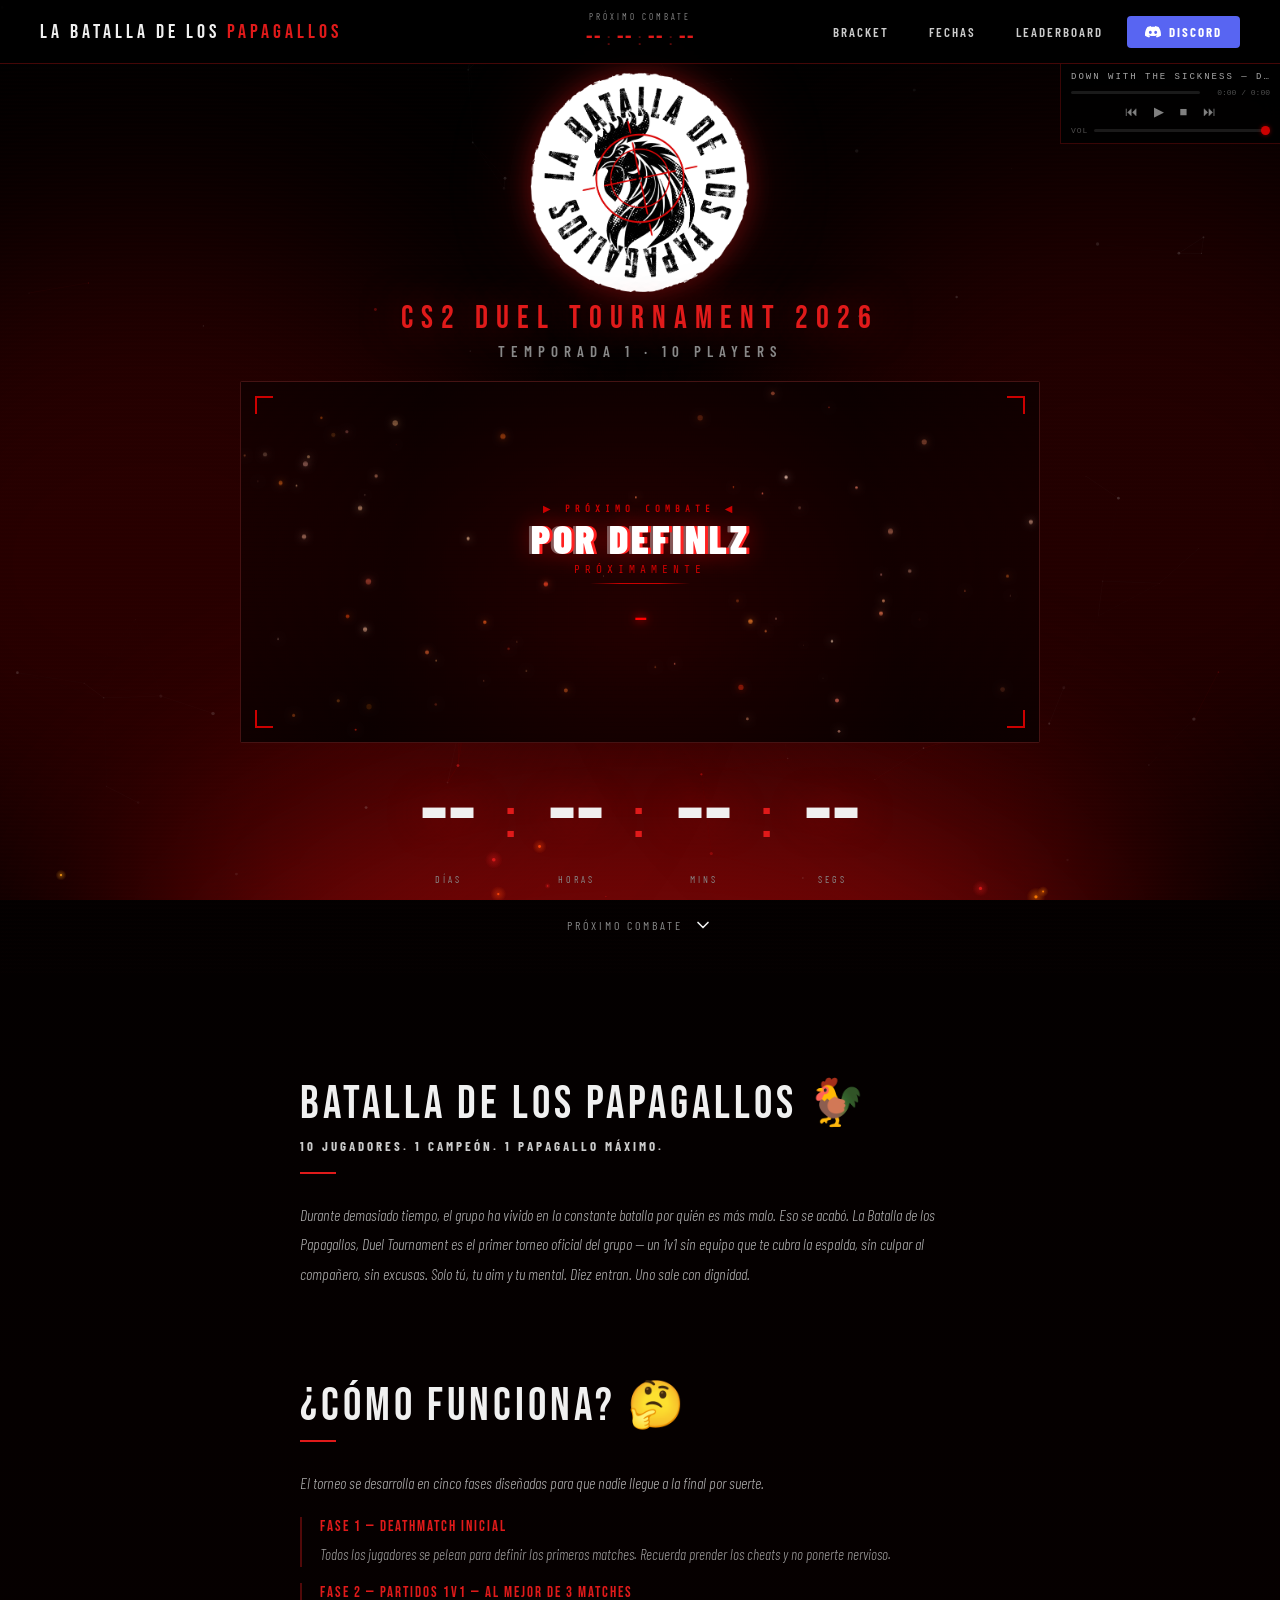
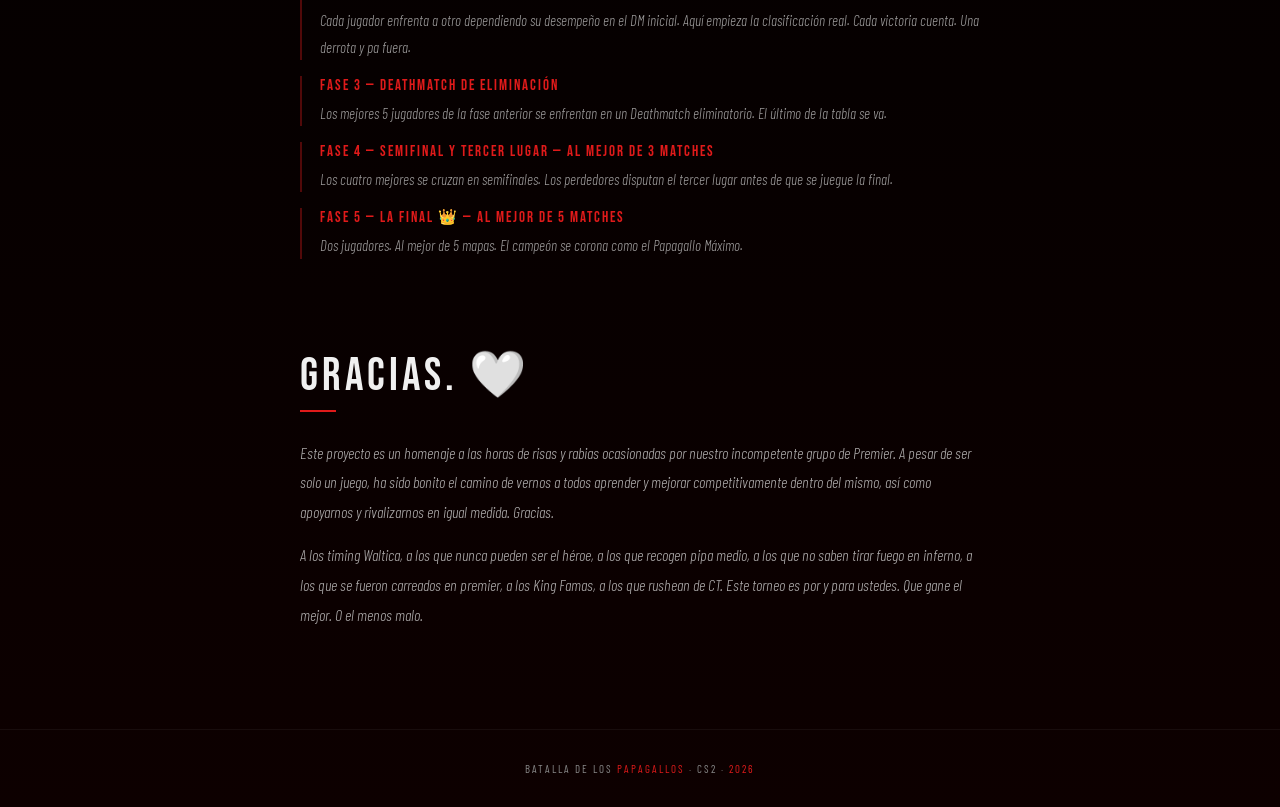
==== index.html @ 2e699b2c "OST player: fader de volumen + playlist 7 tracks" ====
﻿<!DOCTYPE html>
<html lang="es">
<head>
<meta charset="UTF-8">
<link rel="icon" type="image/png" href="/logo_BDLP.png">
<meta name="viewport" content="width=device-width, initial-scale=1.0">
<title>BATALLA DE LOS PAPAGALLOS</title>
<link rel="preconnect" href="https://fonts.googleapis.com">
<link rel="preconnect" href="https://fonts.gstatic.com" crossorigin>
<link href="https://fonts.googleapis.com/css2?family=Bebas+Neue&family=Barlow+Condensed:wght@300;400;600;700;900&family=Barlow:wght@300;400;600&display=block" rel="stylesheet">
<style>
  :root {
    --red:#e01a1a; --red-dark:#9b0f0f; --red-glow:#ff2222;
    --black:#000; --dark:#0a0a0a; --dark2:#111; --dark3:#1a1a1a;
    --white:#f0f0f0; --grey:#888; --grey-light:#ccc;
    --blue:#3b82f6; --gold:#f59e0b; --yellow:#eab308; --purple:#a78bfa;
  }
  * { margin:0; padding:0; box-sizing:border-box; }
  html { scroll-behavior:smooth; }
  body {
    background: linear-gradient(180deg, #000 0%, #060000 70%, #0d0000 100%);
    color:var(--white); font-family:'Barlow Condensed',sans-serif; overflow-x:hidden;
  }

  #particles-canvas { position:fixed; top:0; left:0; width:100%; height:100%; pointer-events:none; z-index:0; }

  header {
    position:fixed; top:0; left:0; right:0; z-index:100;
    display:grid; grid-template-columns:1fr auto 1fr; align-items:center;
    padding:0 40px; height:64px;
    background:rgba(0,0,0,0.88); backdrop-filter:blur(12px);
    border-bottom:1px solid rgba(224,26,26,0.3);
  }
  .logo { font-family:'Bebas Neue',sans-serif; font-size:20px; letter-spacing:4px; color:var(--white); text-decoration:none; }
  .logo span { color:var(--red); }
  nav { display:flex; align-items:center; gap:8px; justify-self:end; }
  .header-cd { display:flex; flex-direction:column; align-items:center; gap:1px; }
  .header-cd-label { font-size:9px; letter-spacing:3px; color:var(--grey); text-transform:uppercase; }
  .header-cd-timer { font-family:'Bebas Neue',sans-serif; font-size:24px; letter-spacing:2px; color:var(--white); display:flex; align-items:baseline; gap:4px; }
  .header-cd-timer .hct-num { color:var(--red); min-width:1.8ch; text-align:center; }
  .header-cd-timer .hct-sep { color:rgba(224,26,26,.4); font-size:18px; }
  nav a { color:var(--grey-light); text-decoration:none; font-size:13px; font-weight:600; letter-spacing:2px; text-transform:uppercase; padding:8px 16px; transition:color .2s; position:relative; }
  nav a::after { content:''; position:absolute; bottom:4px; left:16px; right:16px; height:1px; background:var(--red); transform:scaleX(0); transition:transform .2s; }
  nav a:hover { color:var(--white); }
  nav a:hover::after { transform:scaleX(1); }
  .btn-discord { display:flex; align-items:center; gap:8px; background:#5865F2; color:#fff!important; padding:8px 18px!important; border-radius:4px; font-weight:700!important; }
  .btn-discord::after { display:none!important; }
  .btn-discord:hover { background:#4752C4!important; }
  .btn-discord svg { width:16px; height:16px; }

  section { position:relative; z-index:1; min-height:100vh; padding:100px 40px 60px; }

  /* HOME */
  #home { min-height:100vh; display:flex; flex-direction:column; align-items:center; justify-content:flex-start; text-align:center; padding:60px 40px 40px; gap:7px; }
  #home::before { content:''; position:absolute; inset:0; background:repeating-linear-gradient(0deg,transparent,transparent 2px,rgba(224,26,26,.012) 2px,rgba(224,26,26,.012) 4px); pointer-events:none; }
  #home > * { position:relative; z-index:1; }
  .hero-logo-wrap { animation:fadeInUp .8s ease both; filter:drop-shadow(0 0 14px rgba(224,26,26,.4)) drop-shadow(0 0 40px rgba(200,10,10,.2)); }
  .hero-logo { width:220px; height:auto; object-fit:contain; display:block; margin:12px 0; }
  .home-title { font-family:'Bebas Neue',sans-serif; text-align:center; animation:fadeInUp .8s .1s ease both; margin-top:-12px; }
  .home-title .line2 { color:var(--red); display:block; font-size:clamp(17px,2.5vw,32px); letter-spacing:8px; text-shadow:0 0 40px rgba(224,26,26,.5); }
  .home-title .line3 { color:var(--grey); display:block; font-size:clamp(12px,1.4vw,15px); letter-spacing:6px; margin-top:4px; font-family:'Barlow Condensed',sans-serif; font-weight:600; }
  .home-subtitle { display:none; }

  .combat-banner-wrap { width:min(800px,100%); animation:fadeInUp .8s .25s ease both; margin-top:14px; }
  .combat-banner { position:relative; width:100%; height:0; padding-bottom:45%; overflow:hidden; background:var(--dark2); border:1px solid rgba(224,26,26,.25); border-radius:2px; }
  .combat-placeholder { display:flex; flex-direction:column; align-items:center; gap:8px; color:var(--grey); }
  .combat-placeholder svg { width:36px; height:36px; opacity:.3; }
  .combat-placeholder p { font-size:12px; letter-spacing:3px; text-transform:uppercase; }
  .combat-vs-overlay { position:absolute; inset:0; display:none; align-items:center; justify-content:space-between; padding:18px 32px; background:linear-gradient(to right,rgba(0,0,0,.7) 0%,transparent 40%,transparent 60%,rgba(0,0,0,.7) 100%); z-index:2; }
  .combat-vs-overlay.active { display:flex; }
  .combat-player { display:flex; flex-direction:column; align-items:center; gap:8px; }
  .combat-player img { width:64px; height:64px; border-radius:50%; border:2px solid var(--red); object-fit:cover; }
  .combat-player-name { font-family:'Bebas Neue',sans-serif; font-size:20px; letter-spacing:2px; }
  .vs-badge { font-family:'Bebas Neue',sans-serif; font-size:60px; color:var(--red); text-shadow:0 0 30px rgba(224,26,26,.8); line-height:1; }

  .countdown-block { display:flex; align-items:center; animation:fadeInUp .8s .35s ease both; margin-top:16px; }
  .cd-unit { display:flex; flex-direction:column; align-items:center; padding:0 22px; position:relative; }
  .cd-unit:not(:last-child)::after { content:':'; position:absolute; right:-4px; top:50%; transform:translateY(-60%); font-family:'Bebas Neue',sans-serif; font-size:60px; color:var(--red); line-height:1; }
  .cd-number { font-family:'Bebas Neue',sans-serif; font-size:clamp(64px,8.5vw,104px); line-height:1; color:var(--white); min-width:2ch; text-align:center; text-shadow:0 0 40px rgba(224,26,26,.4); }
  .cd-number.glitching { animation:cd-glitch .11s steps(1) infinite; }
  .cd-number.glitch-settled { text-shadow:2px 0 rgba(224,26,26,.55),-2px 0 rgba(0,220,255,.4),0 0 40px rgba(224,26,26,.4); }
  @keyframes cd-glitch {
    0%   { text-shadow:3px 0 rgba(224,26,26,.85),-3px 0 rgba(0,220,255,.65),0 0 40px rgba(224,26,26,.4); transform:none; }
    30%  { text-shadow:-4px 1px rgba(224,26,26,.95),4px -1px rgba(0,220,255,.7); transform:skewX(-.8deg) translateX(2px); }
    60%  { text-shadow:2px -2px rgba(224,26,26,.75),-2px 2px rgba(0,220,255,.8); transform:skewX(.6deg); }
    80%  { text-shadow:4px 0 rgba(224,26,26,.9),-4px 0 rgba(0,220,255,.6); transform:skewX(-.3deg) translateX(-1px); }
    100% { text-shadow:3px 0 rgba(224,26,26,.85),-3px 0 rgba(0,220,255,.65); transform:none; }
  }
  .cd-label  { font-size:10px; letter-spacing:3px; color:var(--grey); text-transform:uppercase; margin-top:3px; }


  /* SCROLL ARROW */
  .cd-label-row { display:flex; align-items:center; gap:10px; margin-top:23px; }
  .countdown-match-label { font-size:12px; letter-spacing:3px; color:var(--grey); text-transform:uppercase; margin-top:0; }
  .scroll-arrow { display:flex; color:var(--white); text-decoration:none; animation:arrow-bounce 2.4s ease-in-out infinite; }
  .scroll-arrow:hover { opacity:1; }
  .scroll-arrow svg { width:20px; height:20px; }
  @keyframes arrow-bounce {
    0%,100% { transform:translateY(-3px); opacity:.2; }
    50%     { transform:translateY(3px); opacity:1; }
  }

  /* SOBRE SECTION */
  #sobre { padding:100px 40px 100px; display:flex; flex-direction:column; align-items:center; position:relative; z-index:1; }
  .sobre-block { max-width:680px; width:100%; margin-bottom:88px; }
  .sobre-block:last-child { margin-bottom:0; }
  .sobre-title { font-family:'Bebas Neue',sans-serif; font-size:46px; letter-spacing:4px; color:var(--white); margin-bottom:6px; }
  .sobre-sub { font-size:13px; font-weight:700; letter-spacing:3px; color:var(--grey-light); margin-bottom:18px; text-transform:uppercase; }
  .sobre-divider { width:36px; height:2px; background:var(--red); margin-bottom:26px; }
  .sobre-text { font-size:16px; color:rgba(240,240,240,.72); line-height:1.85; font-style:italic; font-weight:300; margin-bottom:14px; }
  .sobre-text:last-child { margin-bottom:0; }
  .fases-list { margin-top:20px; display:flex; flex-direction:column; gap:16px; }
  .fase-item { padding-left:18px; border-left:2px solid rgba(224,26,26,.35); }
  .fase-label { font-family:'Bebas Neue',sans-serif; font-size:15px; letter-spacing:2px; color:var(--red); margin-bottom:5px; }
  .fase-text { font-size:15px; color:rgba(240,240,240,.65); line-height:1.75; font-style:italic; font-weight:300; }

  /* BRACKET */
  #bracket { padding-top:100px; min-height:auto; }
  .section-title { font-family:'Bebas Neue',sans-serif; font-size:56px; letter-spacing:6px; margin-bottom:8px; }
  .section-title span { color:var(--red); }
  .section-divider { width:60px; height:2px; background:var(--red); margin-bottom:48px; }

  .empty-state { padding:60px; text-align:center; color:var(--grey); font-size:13px; letter-spacing:2px; text-transform:uppercase; border:1px dashed rgba(255,255,255,.08); }

  footer { position:relative; z-index:1; text-align:center; padding:32px; border-top:1px solid rgba(255,255,255,.05); font-size:11px; letter-spacing:2px; color:var(--grey); text-transform:uppercase; }
  footer span { color:var(--red); }

  @keyframes fadeInUp { from{opacity:0;transform:translateY(30px)} to{opacity:1;transform:translateY(0)} }
  ::-webkit-scrollbar { width:4px; height:4px; }
  ::-webkit-scrollbar-track { background:var(--black); }
  ::-webkit-scrollbar-thumb { background:var(--red-dark); border-radius:2px; }

  /* ── OST Player ── */
  .ost-player {
    position:fixed; top:64px; right:0; z-index:99;
    width:220px;
    background:rgba(0,0,0,0.88); backdrop-filter:blur(12px);
    border-left:1px solid rgba(224,26,26,0.25);
    border-bottom:1px solid rgba(224,26,26,0.25);
    padding:8px 10px; display:flex; flex-direction:column; gap:6px;
    font-family:'Share Tech Mono','Courier New',monospace;
  }
  .ost-track {
    font-size:9px; letter-spacing:2px; color:rgba(255,255,255,0.65);
    text-transform:uppercase; white-space:nowrap;
    overflow:hidden; text-overflow:ellipsis;
  }
  .ost-progress-wrap { display:flex; align-items:center; gap:6px; }
  .ost-bar {
    flex:1; height:3px; background:rgba(255,255,255,0.1);
    border-radius:2px; cursor:pointer; position:relative;
  }
  .ost-bar-fill {
    height:100%; background:var(--red); border-radius:2px;
    width:0%; pointer-events:none; transition:width .1s linear;
  }
  .ost-time { font-size:8px; color:rgba(255,255,255,0.3); white-space:nowrap; min-width:64px; text-align:right; }
  .ost-controls { display:flex; justify-content:center; gap:2px; }
  .ost-btn {
    background:none; border:none; color:rgba(255,255,255,0.5);
    font-size:13px; cursor:pointer; padding:2px 7px; line-height:1;
    transition:color 0.15s;
  }
  .ost-btn:hover { color:var(--red); }
  .ost-btn.active { color:#ff2020; }
  .ost-volume { display:flex; align-items:center; gap:6px; }
  .ost-vol-label { font-size:8px; letter-spacing:1px; color:rgba(255,255,255,0.3); flex-shrink:0; }
  .ost-vol-range {
    flex:1; -webkit-appearance:none; appearance:none;
    height:3px; background:rgba(255,255,255,0.1); border-radius:2px; cursor:pointer; outline:none;
  }
  .ost-vol-range::-webkit-slider-thumb {
    -webkit-appearance:none; width:9px; height:9px;
    border-radius:50%; background:#cc0000; cursor:pointer;
    box-shadow:0 0 4px rgba(204,0,0,0.6);
  }
  .ost-vol-range::-moz-range-thumb {
    width:9px; height:9px; border:none;
    border-radius:50%; background:#cc0000; cursor:pointer;
  }
  @media(max-width:480px) { .ost-player { width:160px; } }

  @media(max-width:768px) {
    header { padding:0 20px; }
    section { padding:100px 20px 60px; }
    #home { padding:80px 16px 32px; }
    nav a:not(.btn-discord) { display:none; }
    .calendar-match-item { grid-template-columns:110px 1fr; }
    .final-row { grid-template-columns:1fr; }
    .matches-row { gap:8px; }
    .b-match { width:100%; max-width:280px; }
  }
  /* ANIMATED BG ORBS */
  .bg-orbs { position:fixed; inset:0; z-index:0; pointer-events:none; overflow:hidden; }
  .orb { position:absolute; border-radius:50%; filter:blur(110px); }
  .orb-b { width:76vw; height:56vh; background:rgba(210,12,12,.55); bottom:-38vh; left:50%; transform:translateX(-50%);
    animation:orb-b 26s ease-in-out infinite alternate;
  }
  .orb-l {
    width:60vw; height:75vh; background:rgba(160,0,0,.24);
    left:-18vw; top:25%;
    animation:orb-l 32s ease-in-out infinite alternate;
  }
  .orb-r {
    width:60vw; height:75vh; background:rgba(150,0,0,.22);
    right:-18vw; top:18%;
    animation:orb-r 29s ease-in-out infinite alternate;
  }
  @keyframes orb-b {
    0%   { transform:translateX(-50%) translateY(0px)    scale(1); }
    100% { transform:translateX(-50%) translateY(-160px) scale(1.18); }
  }
  @keyframes orb-l {
    0%   { transform:translate(0px,   0px); }
    100% { transform:translate(120px,-200px); }
  }
  @keyframes orb-r {
    0%   { transform:translate(0px,  0px); }
    100% { transform:translate(-100px,-170px); }
  }
</style>
</head>
<body>
<div class="bg-orbs"><div class="orb orb-b"></div><div class="orb orb-l"></div><div class="orb orb-r"></div></div>
<canvas id="particles-canvas"></canvas>

<header>
  <a href="#home" class="logo">LA BATALLA DE LOS <span>PAPAGALLOS</span></a>
  <div class="header-cd" id="header-cd">
    <div class="header-cd-label" id="hcd-label">PRÓXIMO COMBATE</div>
    <div class="header-cd-timer">
      <span class="hct-num" id="hcd-d">--</span><span class="hct-sep">:</span>
      <span class="hct-num" id="hcd-h">--</span><span class="hct-sep">:</span>
      <span class="hct-num" id="hcd-m">--</span><span class="hct-sep">:</span>
      <span class="hct-num" id="hcd-s">--</span>
    </div>
  </div>
  <nav>
    <a href="bracket.html">Bracket</a>
    <a href="fechas.html">Fechas</a>
    <a href="leaderboard.html">Leaderboard</a>
    <a href="https://discord.gg/aH4NMNwQve" target="_blank" class="btn-discord">
      <svg viewBox="0 0 71 55" fill="currentColor"><path d="M60.1 4.9A58.5 58.5 0 0 0 45.6.6a.2.2 0 0 0-.2.1c-.6 1.1-1.3 2.6-1.8 3.7a54 54 0 0 0-16.3 0 38 38 0 0 0-1.8-3.7.2.2 0 0 0-.2-.1A58.3 58.3 0 0 0 10.9 4.9a.2.2 0 0 0-.1.1C1.6 18.1-.9 31 .3 43.6c0 .1 0 .2.1.2A58.8 58.8 0 0 0 18 52c.1 0 .2 0 .2-.1 1.4-1.9 2.6-3.9 3.7-5.9.1-.1 0-.2-.1-.3a38.7 38.7 0 0 1-5.5-2.7.2.2 0 0 1 0-.3l1.1-.9a.2.2 0 0 1 .2 0c11.5 5.3 24 5.3 35.4 0a.2.2 0 0 1 .2 0l1.1.9c.1.1.1.2 0 .3a36.2 36.2 0 0 1-5.6 2.7c-.1 0-.1.2 0 .3 1.1 2 2.3 4 3.6 5.9.1.1.2.1.3.1A58.6 58.6 0 0 0 70.6 43.8c.1-.1.1-.2.1-.2C72 29.2 68.2 16.4 60.2 5a.2.2 0 0 0-.1-.1zM23.7 36.3c-3.5 0-6.4-3.2-6.4-7.2s2.8-7.2 6.4-7.2c3.6 0 6.5 3.3 6.4 7.2 0 4-2.8 7.2-6.4 7.2zm23.7 0c-3.5 0-6.4-3.2-6.4-7.2s2.8-7.2 6.4-7.2c3.6 0 6.5 3.3 6.4 7.2 0 4-2.8 7.2-6.4 7.2z"/></svg>
      Discord
    </a>
  </nav>
</header>

<!-- HOME -->
<section id="home">
  <div class="hero-logo-wrap">
    <img src="logo_BDLP.png" alt="Batalla de los Papagallos" class="hero-logo">
  </div>
  <div class="home-title">
    <span class="line2">CS2 DUEL TOURNAMENT 2026</span>
    <span class="line3">TEMPORADA 1 · 10 PLAYERS</span>
  </div>
  <div class="combat-banner-wrap">
    <div class="combat-banner">
      <iframe id="combat-flyer" src="flyerundefined.html" style="position:absolute;top:0;left:0;width:100%;height:100%;border:none;" scrolling="no"></iframe>
      <div class="combat-vs-overlay" id="combat-vs-overlay">
        <div class="combat-player"><img id="np1-img" src="" alt=""><span class="combat-player-name" id="np1-name"></span></div>
        <div class="vs-badge">VS</div>
        <div class="combat-player"><img id="np2-img" src="" alt=""><span class="combat-player-name" id="np2-name"></span></div>
      </div>
    </div>
  </div>
  <div class="countdown-block">
    <div class="cd-unit"><span class="cd-number" id="cd-d">--</span><span class="cd-label">días</span></div>
    <div class="cd-unit"><span class="cd-number" id="cd-h">--</span><span class="cd-label">horas</span></div>
    <div class="cd-unit"><span class="cd-number" id="cd-m">--</span><span class="cd-label">mins</span></div>
    <div class="cd-unit"><span class="cd-number" id="cd-s">--</span><span class="cd-label">segs</span></div>
  </div>
  <div class="cd-label-row">
    <p class="countdown-match-label" id="cd-label">Próximo combate</p>
    <a class="scroll-arrow" href="#sobre">
      <svg viewBox="0 0 24 24" fill="none" stroke="currentColor" stroke-width="2" stroke-linecap="round" stroke-linejoin="round">
        <polyline points="6,9 12,15 18,9"/>
      </svg>
    </a>
  </div>
</section>

<section id="sobre">

  <div class="sobre-block">
    <div class="sobre-title">BATALLA DE LOS PAPAGALLOS 🐓</div>
    <div class="sobre-sub">10 jugadores. 1 campeón. 1 Papagallo máximo.</div>
    <div class="sobre-divider"></div>
    <p class="sobre-text">Durante demasiado tiempo, el grupo ha vivido en la constante batalla por quién es más malo. Eso se acabó. La Batalla de los Papagallos, Duel Tournament es el primer torneo oficial del grupo — un 1v1 sin equipo que te cubra la espalda, sin culpar al compañero, sin excusas. Solo tú, tu aim y tu mental. Diez entran. Uno sale con dignidad.</p>
  </div>

  <div class="sobre-block">
    <div class="sobre-title">¿CÓMO FUNCIONA? 🤔</div>
    <div class="sobre-divider"></div>
    <p class="sobre-text">El torneo se desarrolla en cinco fases diseñadas para que nadie llegue a la final por suerte.</p>
    <div class="fases-list">
      <div class="fase-item">
        <div class="fase-label">Fase 1 — Deathmatch inicial</div>
        <div class="fase-text">Todos los jugadores se pelean para definir los primeros matches. Recuerda prender los cheats y no ponerte nervioso.</div>
      </div>
      <div class="fase-item">
        <div class="fase-label">Fase 2 — Partidos 1v1 — Al mejor de 3 matches</div>
        <div class="fase-text">Cada jugador enfrenta a otro dependiendo su desempeño en el DM inicial. Aquí empieza la clasificación real. Cada victoria cuenta. Una derrota y pa fuera.</div>
      </div>
      <div class="fase-item">
        <div class="fase-label">Fase 3 — Deathmatch de eliminación</div>
        <div class="fase-text">Los mejores 5 jugadores de la fase anterior se enfrentan en un Deathmatch eliminatorio. El último de la tabla se va.</div>
      </div>
      <div class="fase-item">
        <div class="fase-label">Fase 4 — Semifinal y Tercer lugar — Al mejor de 3 matches</div>
        <div class="fase-text">Los cuatro mejores se cruzan en semifinales. Los perdedores disputan el tercer lugar antes de que se juegue la final.</div>
      </div>
      <div class="fase-item">
        <div class="fase-label">Fase 5 — La Final 👑 — Al mejor de 5 matches</div>
        <div class="fase-text">Dos jugadores. Al mejor de 5 mapas. El campeón se corona como el Papagallo Máximo.</div>
      </div>
    </div>
  </div>

  <div class="sobre-block">
    <div class="sobre-title">GRACIAS. 🤍</div>
    <div class="sobre-divider"></div>
    <p class="sobre-text">Este proyecto es un homenaje a las horas de risas y rabias ocasionadas por nuestro incompetente grupo de Premier. A pesar de ser solo un juego, ha sido bonito el camino de vernos a todos aprender y mejorar competitivamente dentro del mismo, así como apoyarnos y rivalizarnos en igual medida. Gracias.</p>
    <p class="sobre-text">A los timing Waltica, a los que nunca pueden ser el héroe, a los que recogen pipa medio, a los que no saben tirar fuego en inferno, a los que se fueron carreados en premier, a los King Famas, a los que rushean de CT. Este torneo es por y para ustedes. Que gane el mejor. O el menos malo.</p>
  </div>

</section>

<footer><p>BATALLA DE LOS <span>PAPAGALLOS</span> · CS2 · <span id="fy"></span></p></footer>

<div class="ost-player" id="ost-player" style="display:none">
  <div class="ost-track" id="ost-track-name">—</div>
  <div class="ost-progress-wrap">
    <div class="ost-bar" id="ost-bar"><div class="ost-bar-fill" id="ost-bar-fill"></div></div>
    <span class="ost-time" id="ost-time">0:00 / 0:00</span>
  </div>
  <div class="ost-controls">
    <button class="ost-btn" id="ost-prev" title="Anterior">⏮</button>
    <button class="ost-btn" id="ost-playpause" title="Play / Pause">▶</button>
    <button class="ost-btn" id="ost-stop" title="Stop">■</button>
    <button class="ost-btn" id="ost-next" title="Siguiente">⏭</button>
  </div>
  <div class="ost-volume">
    <span class="ost-vol-label">VOL</span>
    <input type="range" id="ost-vol" class="ost-vol-range" min="0" max="100" value="100">
  </div>
</div>

<script>
const PLAYERS = {
  "76561199550607862":{"name":"FULLRECORDS","avatar":"https://avatars.steamstatic.com/970695a0720b604e3448204cb2811091bdab699e_medium.jpg"},
  "76561199679639257":{"name":"Dom","avatar":"https://avatars.steamstatic.com/0abb44703585b0e6c43ad53886e04fd294208daf_medium.jpg"},
  "76561199148697791":{"name":"Matador Salas","avatar":"https://avatars.steamstatic.com/43b5674a82decb2ebb32c860a99f4d505ae3ce57_medium.jpg"},
  "76561198281472932":{"name":"Baltica14","avatar":"https://avatars.steamstatic.com/3ae572cafefbf47023c385a1213466e8e83c7072_medium.jpg"},
  "76561199841015593":{"name":"Pablito Marmol","avatar":"https://avatars.steamstatic.com/3416524307f21b0f0b0666e87d7b730beba5ed60_medium.jpg"},
  "76561198064411344":{"name":"Wayoman","avatar":"https://avatars.steamstatic.com/f67afcb84d6c01125d4cbe35a3491d201ecf4a9c_medium.jpg"},
  "76561198220829112":{"name":"ZachXBT","avatar":"https://avatars.steamstatic.com/715f0fbeb04d9217e47c9445e9734a729a7c9070_medium.jpg"},
  "76561198147808566":{"name":"Toallín","avatar":"https://avatars.steamstatic.com/2c0b15cbdceefc2070500651d03ff68d47a56ce0_medium.jpg"},
  "76561199052181492":{"name":"mateo186GB","avatar":"https://avatars.steamstatic.com/025d05d0c15afceb85db5965c763bdd7ca862611_medium.jpg"},
  "76561198009515551":{"name":"Gusano0","avatar":"https://avatars.steamstatic.com/3a6df1fe8908553e55a9080c0d9bd986873d49bc_medium.jpg"}
};

function pl(id){ return id && PLAYERS[id] ? PLAYERS[id] : null; }

async function loadData(){
  let cached=null;
  try{ const s=localStorage.getItem('papagallos-v3'); if(s) cached=JSON.parse(s); }catch{}
  if(cached){
    fetch('/api/state').then(r=>r.ok?r.json():null).then(d=>{
      if(d&&Object.keys(d).length) localStorage.setItem('papagallos-v3',JSON.stringify(d));
    }).catch(()=>{});
    return cached;
  }
  try{ const r=await fetch('/api/state'); if(r.ok){ const d=await r.json(); localStorage.setItem('papagallos-v3',JSON.stringify(d)); return d; }}catch{}
  return null;
}

// ── COUNTDOWN ──
function initCountdown(data){
  const all=[]; const now=new Date();
  function collect(matches,round){ (matches||[]).forEach(m=>{ if(m&&m.date) all.push({...m,round}); }); }
  collect(data.fase1?.matches,'Fase 1'); collect(data.semifinales?.matches,'Semifinal');
  if(data.tercer_lugar?.date) all.push({...data.tercer_lugar,round:'3er Lugar'});
  if(data.gran_final?.date)   all.push({...data.gran_final,round:'Gran Final'});
  if(data.dm_inicial?.date)   all.push({...data.dm_inicial, round:'DM Inicial', isDM:true});
  if(data.dm_elim?.date)      all.push({...data.dm_elim,    round:'DM Eliminación', isDM:true});
  all.sort((a,b)=>new Date(a.date)-new Date(b.date));
  const next=all.find(m=>new Date(m.date)>now&&!m.finished);
  const flyer=document.getElementById('combat-flyer');
  if(!next){ if(flyer) flyer.src='flyerundefined.html'; return; }
  if(flyer) flyer.src = (next.isDM && next.round==='DM Eliminación') ? 'flyerdm.html' : 'flyer1v1.html';
  startCountdown(next.date);
  if(next.isDM){
    const n = next.round==='DM Inicial' ? 'DEATHMATCH INICIAL · 10 JUGADORES' : 'DEATHMATCH ELIMINACIÓN';
    document.getElementById('cd-label').textContent=n;
    document.getElementById('hcd-label').textContent=n;
    // flyer stays visible
  } else {
    const pa=pl(next.player_a), pb=pl(next.player_b);
    const label=`${pa?pa.name:'TBD'} vs ${pb?pb.name:'TBD'}`;
    document.getElementById('cd-label').textContent=label;
    document.getElementById('hcd-label').textContent=label;
    if(pa&&pb){
      document.getElementById('np1-img').src=pa.avatar; document.getElementById('np1-name').textContent=pa.name;
      document.getElementById('np2-img').src=pb.avatar; document.getElementById('np2-name').textContent=pb.name;
    }
  }
}

function startCountdown(target){
  const fmt=n=>String(n).padStart(2,'0');
  function getVals(){
    const diff=new Date(target)-new Date(); const zero=diff<=0;
    return [
      fmt(zero?0:Math.floor(diff/86400000)),
      fmt(zero?0:Math.floor((diff%86400000)/3600000)),
      fmt(zero?0:Math.floor((diff%3600000)/60000)),
      fmt(zero?0:Math.floor((diff%60000)/1000))
    ];
  }
  function tick(){
    const [d,h,m,s]=getVals();
    document.getElementById('cd-d').textContent=d; document.getElementById('cd-h').textContent=h;
    document.getElementById('cd-m').textContent=m; document.getElementById('cd-s').textContent=s;
    document.getElementById('hcd-d').textContent=d; document.getElementById('hcd-h').textContent=h;
    document.getElementById('hcd-m').textContent=m; document.getElementById('hcd-s').textContent=s;
  }
  // Glitch reveal on first load, then normal tick
  const [d,h,m,s]=getVals();
  document.getElementById('hcd-d').textContent=d; document.getElementById('hcd-h').textContent=h;
  document.getElementById('hcd-m').textContent=m; document.getElementById('hcd-s').textContent=s;
  const pairs=[[document.getElementById('cd-d'),d],[document.getElementById('cd-h'),h],[document.getElementById('cd-m'),m],[document.getElementById('cd-s'),s]];
  let done=0; const onDone=()=>{ if(++done===4) setInterval(tick,1000); };
  pairs.forEach(([el,val],i)=>setTimeout(()=>glitchRevealNum(el,val,onDone),i*420));
}


// ── PARTICLES + EMBERS + LIGHTNING ──
function initParticles(){
  const canvas=document.getElementById('particles-canvas');
  const ctx=canvas.getContext('2d');
  let W,H,pts;
  const embers=[];
  const bolts=[];
  const EMBER_COLORS=['rgba(224,26,26,','rgba(255,70,10,','rgba(245,120,0,','rgba(255,160,20,'];
  let frame=0, nextBolt=120;

  function resize(){ W=canvas.width=innerWidth; H=canvas.height=innerHeight; }
  function make(){ pts=Array.from({length:80},()=>({x:Math.random()*W,y:Math.random()*H,vx:(Math.random()-.5)*.4,vy:(Math.random()-.5)*.4,r:Math.random()*1.5+.3,a:Math.random()*.5+.1,red:Math.random()<.25})); }

  // ── EMBER ──
  function spawnEmber(){
    const col=EMBER_COLORS[Math.floor(Math.random()*EMBER_COLORS.length)];
    embers.push({x:Math.random()*W,y:H+4,vx:(Math.random()-.5)*.8,vy:-(Math.random()*2.2+.6),r:Math.random()*1.8+.4,life:1,decay:Math.random()*.005+.003,col,flicker:Math.random()*Math.PI*2});
  }

  // ── LIGHTNING ──
  function jag(x1,y1,x2,y2,rough,depth){
    if(depth===0) return [{x:x1,y:y1},{x:x2,y:y2}];
    const mx=(x1+x2)/2+(Math.random()-.5)*rough;
    const my=(y1+y2)/2+(Math.random()-.5)*rough*.15;
    return [...jag(x1,y1,mx,my,rough/2,depth-1).slice(0,-1),...jag(mx,my,x2,y2,rough/2,depth-1)];
  }

  function spawnBolt(){
    const x=Math.random()*W;
    const depth=H*(0.45+Math.random()*.5);
    const pts2=jag(x,-10,x+(Math.random()-.5)*180,depth,160,8);
    const branches=[];
    for(let i=4;i<pts2.length-4;i+=Math.floor(Math.random()*6+3)){
      if(Math.random()<.4){
        const bLen=25+Math.random()*90;
        const ang=(Math.random()-.5)*1.4;
        const brPts=jag(pts2[i].x,pts2[i].y,pts2[i].x+Math.sin(ang)*bLen,pts2[i].y+Math.cos(ang)*bLen,50,5);
        const brStart=i/pts2.length; // normalized spawn position on main bolt
        branches.push({pts:brPts,start:brStart});
      }
    }
    bolts.push({
      pts:pts2, branches,
      progress:0,
      speed:0.07+Math.random()*.05,
      phase:'travel',
      life:1,
      decay:Math.random()*.07+.055
    });
  }

  function drawBolt(points,alpha,lw){
    if(!points||points.length<2) return;
    ctx.beginPath();
    ctx.moveTo(points[0].x,points[0].y);
    for(const p of points) ctx.lineTo(p.x,p.y);
    ctx.strokeStyle=`rgba(200,0,0,${alpha*.22})`; ctx.lineWidth=lw*5; ctx.stroke();
    ctx.strokeStyle=`rgba(230,30,30,${alpha*.5})`;  ctx.lineWidth=lw*2; ctx.stroke();
    ctx.strokeStyle=`rgba(255,160,160,${alpha*.95})`; ctx.lineWidth=lw*.6; ctx.stroke();
  }

  function draw(){
    ctx.clearRect(0,0,W,H);
    frame++;

    // particles
    pts.forEach(p=>{
      p.x+=p.vx; p.y+=p.vy;
      if(p.x<0)p.x=W; if(p.x>W)p.x=0; if(p.y<0)p.y=H; if(p.y>H)p.y=0;
      ctx.beginPath(); ctx.arc(p.x,p.y,p.r,0,Math.PI*2);
      ctx.fillStyle=p.red?`rgba(224,26,26,${p.a})`:`rgba(200,200,200,${p.a*.4})`; ctx.fill();
    });
    for(let i=0;i<pts.length;i++) for(let j=i+1;j<pts.length;j++){
      const dx=pts[i].x-pts[j].x,dy=pts[i].y-pts[j].y,dist=Math.sqrt(dx*dx+dy*dy);
      if(dist<120){
        const a=(1-dist/120)*.15;
        ctx.beginPath(); ctx.moveTo(pts[i].x,pts[i].y); ctx.lineTo(pts[j].x,pts[j].y);
        ctx.strokeStyle=(pts[i].red||pts[j].red)?`rgba(224,26,26,${a})`:`rgba(255,255,255,${a*.4})`;
        ctx.lineWidth=.5; ctx.stroke();
      }
    }

    // embers
    if(Math.random()<.45) spawnEmber();
    for(let i=embers.length-1;i>=0;i--){
      const e=embers[i];
      e.flicker+=.09; e.x+=e.vx+Math.sin(e.flicker)*.18; e.y+=e.vy; e.vy*=.997; e.life-=e.decay;
      if(e.life<=0){embers.splice(i,1);continue;}
      const pulse=.7+Math.abs(Math.sin(e.flicker))*.3;
      ctx.beginPath(); ctx.arc(e.x,e.y,e.r*pulse,0,Math.PI*2);
      ctx.fillStyle=e.col+e.life+')'; ctx.fill();
      const g=ctx.createRadialGradient(e.x,e.y,0,e.x,e.y,e.r*5);
      g.addColorStop(0,e.col+(e.life*.45)+')'); g.addColorStop(1,e.col+'0)');
      ctx.beginPath(); ctx.arc(e.x,e.y,e.r*5,0,Math.PI*2); ctx.fillStyle=g; ctx.fill();
    }

    // lightning spawn
    if(frame>=nextBolt){
      spawnBolt();
      if(Math.random()<.35){ setTimeout(spawnBolt, 80+Math.random()*120); }
      if(Math.random()<.15){ setTimeout(spawnBolt, 220+Math.random()*180); }
      nextBolt=frame+Math.floor(Math.random()*480+360);
    }

    // lightning draw
    ctx.lineCap='round'; ctx.lineJoin='round';
    for(let i=bolts.length-1;i>=0;i--){
      const b=bolts[i];

      if(b.phase==='travel'){
        b.progress+=b.speed;
        if(b.progress>=1){ b.progress=1; b.phase='fade'; }
        const end=Math.max(2,Math.floor(b.pts.length*b.progress));
        drawBolt(b.pts.slice(0,end),1,2);
        // branches appear as main bolt passes their origin
        for(const br of b.branches){
          if(b.progress>br.start){
            const brProg=Math.min(1,(b.progress-br.start)/(1-br.start));
            const brEnd=Math.max(2,Math.floor(br.pts.length*brProg));
            drawBolt(br.pts.slice(0,brEnd),.7,.9);
          }
        }
      } else {
        b.life-=b.decay;
        if(b.life<=0){bolts.splice(i,1);continue;}
        // flash at start of fade
        if(b.life>0.88){
          ctx.fillStyle=`rgba(180,0,0,${(b.life-.88)*0.07})`;
          ctx.fillRect(0,0,W,H);
        }
        drawBolt(b.pts,b.life,2);
        for(const br of b.branches) drawBolt(br.pts,b.life*.6,.9);
      }
    }
    ctx.lineCap='butt'; ctx.lineJoin='miter';

    requestAnimationFrame(draw);
  }
  resize(); make(); draw();
  window.addEventListener('resize',()=>{resize();make();});
}

document.getElementById('fy').textContent=new Date().getFullYear();

function glitchRevealNum(el, text, onDone){
  const gc='!<>-_\\/[]{}=+*^?#@$%▓░█▌▐0123456789ABCDEFGHIJKLMNOPQRSTUVWXYZ';
  const lockAt=Array.from({length:text.length},(_,i)=>Math.floor(i*18)+12+Math.floor(Math.random()*8));
  let frame=0; const maxFrame=Math.max(...lockAt)+3;
  el.classList.add('glitching');
  const id=setInterval(()=>{
    el.textContent=text.split('').map((c,i)=>frame>=lockAt[i]?c:gc[Math.floor(Math.random()*gc.length)]).join('');
    frame++;
    if(frame>=maxFrame){
      clearInterval(id); el.textContent=text;
      el.classList.remove('glitching'); el.classList.add('glitch-settled');
      if(onDone) onDone();
    }
  },38);
}

async function init(){
  initParticles();
  const data=await loadData();
  if(data) initCountdown(data);
}
init();
</script>

<script>
(function(){
  'use strict';

  const PLAYLIST = [
    { title: 'Break Stuff — Slipknot',            src: 'playlist/Break Stuff - Slipknot.webm' },
    { title: 'Down with the Sickness — Disturbed', src: 'playlist/Down with the Sickness - Disturbed.webm' },
    { title: 'Duality — Slipknot',                 src: 'playlist/Duality - Slipknot.webm' },
    { title: 'Faint — Linkin Park',                src: 'playlist/Faint - Linkin Park.webm' },
    { title: 'In the End — Linkin Park',            src: 'playlist/In the End - Linkin Park.webm' },
    { title: 'One Step Closer — Linkin Park',       src: 'playlist/One Step Closer - Linkin Park.webm' },
    { title: 'The Instinct — Killer Instinct',      src: 'playlist/The Instinct - Killer Instinct.webm' },
  ];

  const player = document.getElementById('ost-player');
  if (!PLAYLIST.length) return; // sin tracks: player oculto
  player.style.display = '';

  // Shuffle — persiste en sessionStorage para que la navegación no lo reinicie
  function shuffle(arr) {
    const a=[...arr];
    for(let i=a.length-1;i>0;i--){ const j=Math.floor(Math.random()*(i+1)); [a[i],a[j]]=[a[j],a[i]]; }
    return a;
  }
  const SS_KEY='bdlp-ost-order', LS_KEY='bdlp-ost';
  let order;
  try { order=JSON.parse(sessionStorage.getItem(SS_KEY)); } catch{}
  if(!order||order.length!==PLAYLIST.length){
    order=shuffle(PLAYLIST);
    try{ sessionStorage.setItem(SS_KEY,JSON.stringify(order)); }catch{}
  }

  const audio=new Audio();
  audio.preload='metadata';
  const MAX_VOL=0.25; // 100% del fader = 25% volumen real
  let idx=0, playing=false;

  function fmt(s){ const m=Math.floor(s/60),sec=Math.floor(s%60); return `${m}:${String(sec).padStart(2,'0')}`; }

  function saveState(){ try{ localStorage.setItem(LS_KEY,JSON.stringify({idx,time:audio.currentTime})); }catch{} }

  function setBtn(isPlaying){
    const b=document.getElementById('ost-playpause');
    b.textContent=isPlaying?'⏸':'▶'; b.classList.toggle('active',isPlaying);
  }

  function updateBar(){
    const pct=audio.duration?(audio.currentTime/audio.duration)*100:0;
    document.getElementById('ost-bar-fill').style.width=pct+'%';
    document.getElementById('ost-time').textContent=audio.duration
      ?`${fmt(audio.currentTime)} / ${fmt(audio.duration)}`:'0:00 / 0:00';
    saveState();
  }

  function loadTrack(i, seekTo){
    idx=((i%order.length)+order.length)%order.length;
    audio.src=order[idx].src;
    document.getElementById('ost-track-name').textContent=order[idx].title;
    audio.load();
    if(seekTo){ audio.addEventListener('loadedmetadata',()=>{ audio.currentTime=seekTo; },{once:true}); }
  }

  // Restaurar estado de página anterior
  let savedTime=0, savedVol=100;
  try{ const s=JSON.parse(localStorage.getItem(LS_KEY)||'{}'); if(typeof s.idx==='number') idx=s.idx; savedTime=s.time||0; if(typeof s.vol==='number') savedVol=s.vol; }catch{}
  audio.volume=Math.max(0,Math.min(1,(savedVol/100)*MAX_VOL));
  const volSlider=document.getElementById('ost-vol');
  volSlider.value=savedVol;
  loadTrack(idx, savedTime);

  // Intentar retomar reproducción si venía sonando
  try{ const s=JSON.parse(localStorage.getItem(LS_KEY)||'{}'); if(s.playing) audio.play().then(()=>{playing=true;setBtn(true);}).catch(()=>{}); }catch{}

  // Controles
  document.getElementById('ost-playpause').addEventListener('click',()=>{
    if(playing){ audio.pause(); playing=false; }
    else { audio.play().catch(()=>{}); playing=true; }
    setBtn(playing);
  });

  document.getElementById('ost-stop').addEventListener('click',()=>{
    audio.pause(); audio.currentTime=0; playing=false; setBtn(false); updateBar();
  });

  document.getElementById('ost-prev').addEventListener('click',()=>{
    loadTrack(idx-1,0); if(playing) audio.play().catch(()=>{});
  });

  document.getElementById('ost-next').addEventListener('click',()=>{
    loadTrack(idx+1,0); if(playing) audio.play().catch(()=>{});
  });

  document.getElementById('ost-bar').addEventListener('click',(e)=>{
    if(!audio.duration) return;
    const r=e.currentTarget.getBoundingClientRect();
    audio.currentTime=((e.clientX-r.left)/r.width)*audio.duration;
    updateBar();
  });

  audio.addEventListener('timeupdate', updateBar);
  audio.addEventListener('ended',()=>{ loadTrack(idx+1,0); audio.play().catch(()=>{}); });

  volSlider.addEventListener('input',()=>{
    audio.volume=Math.max(0,Math.min(1,(volSlider.value/100)*MAX_VOL));
  });

  window.addEventListener('beforeunload',()=>{
    try{ localStorage.setItem(LS_KEY,JSON.stringify({idx,time:audio.currentTime,playing,vol:parseInt(volSlider.value)})); }catch{}
  });
})();
</script>
</body>
</html>
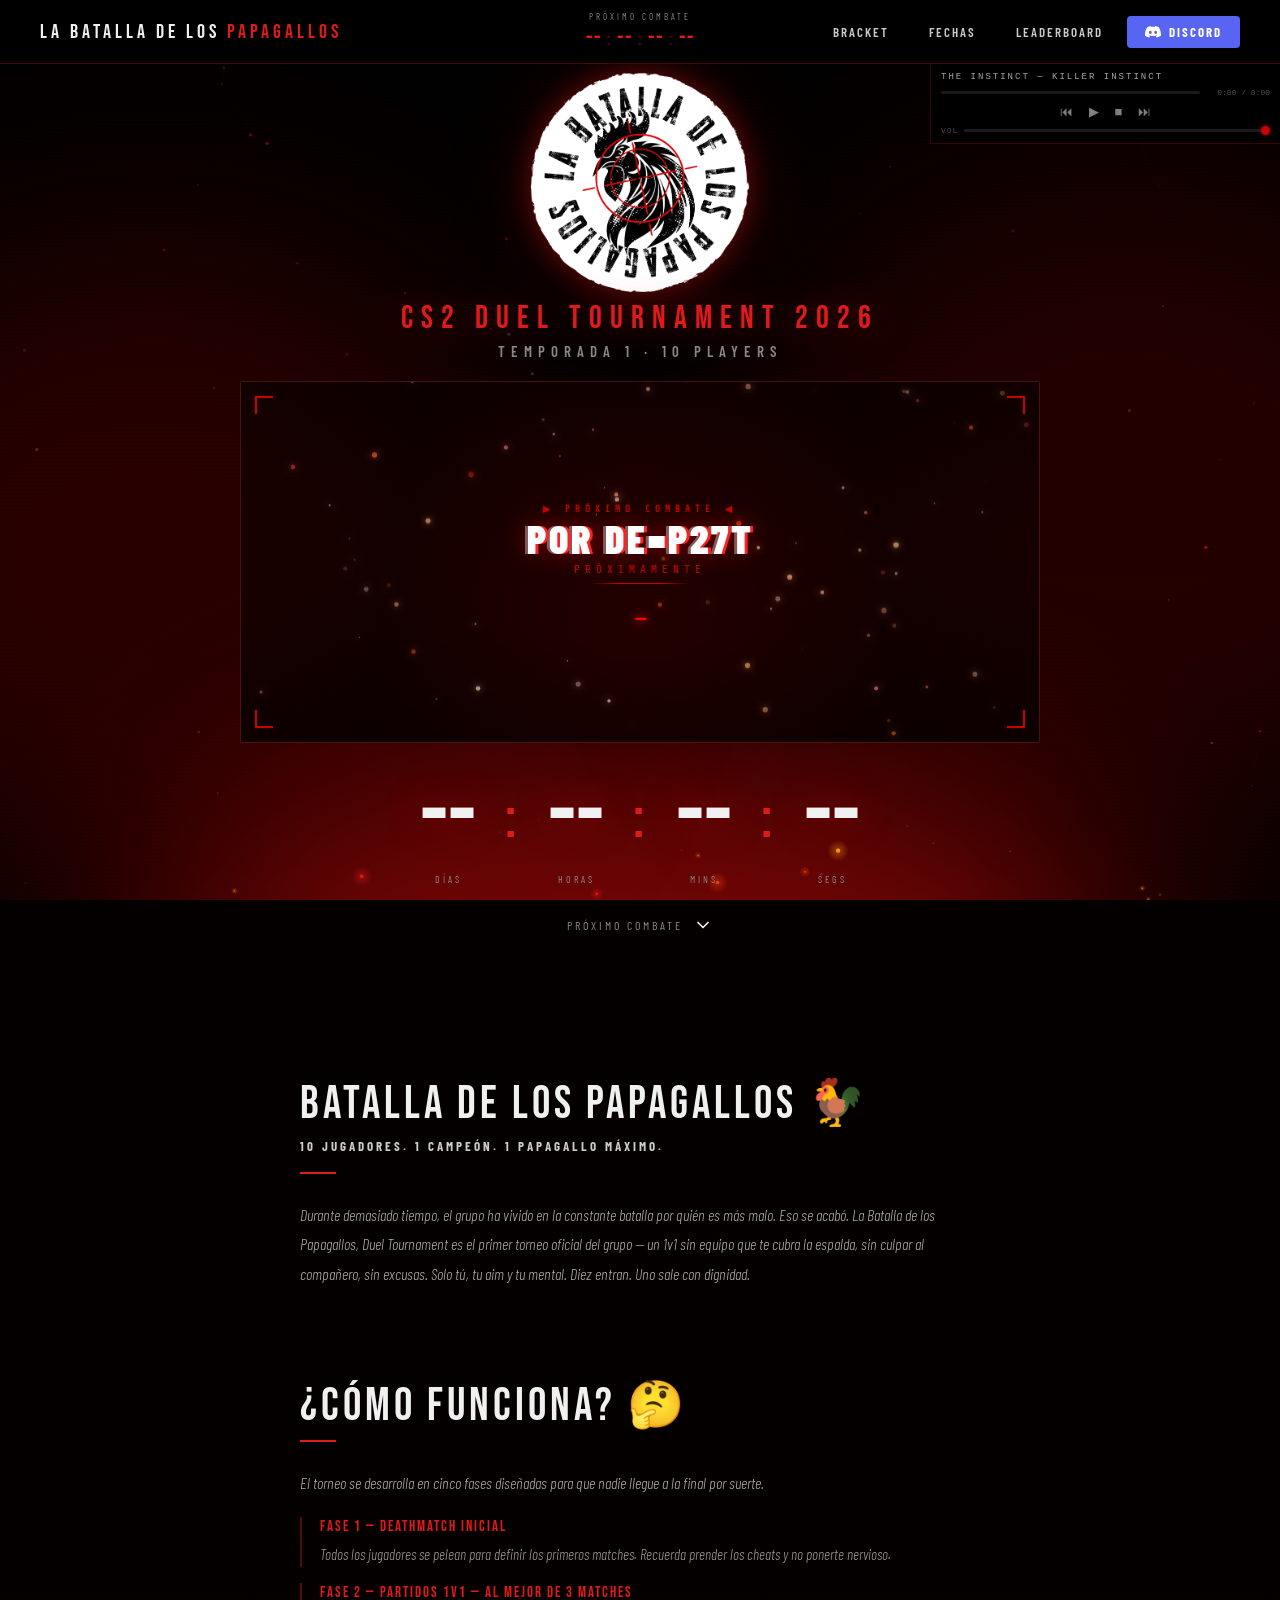
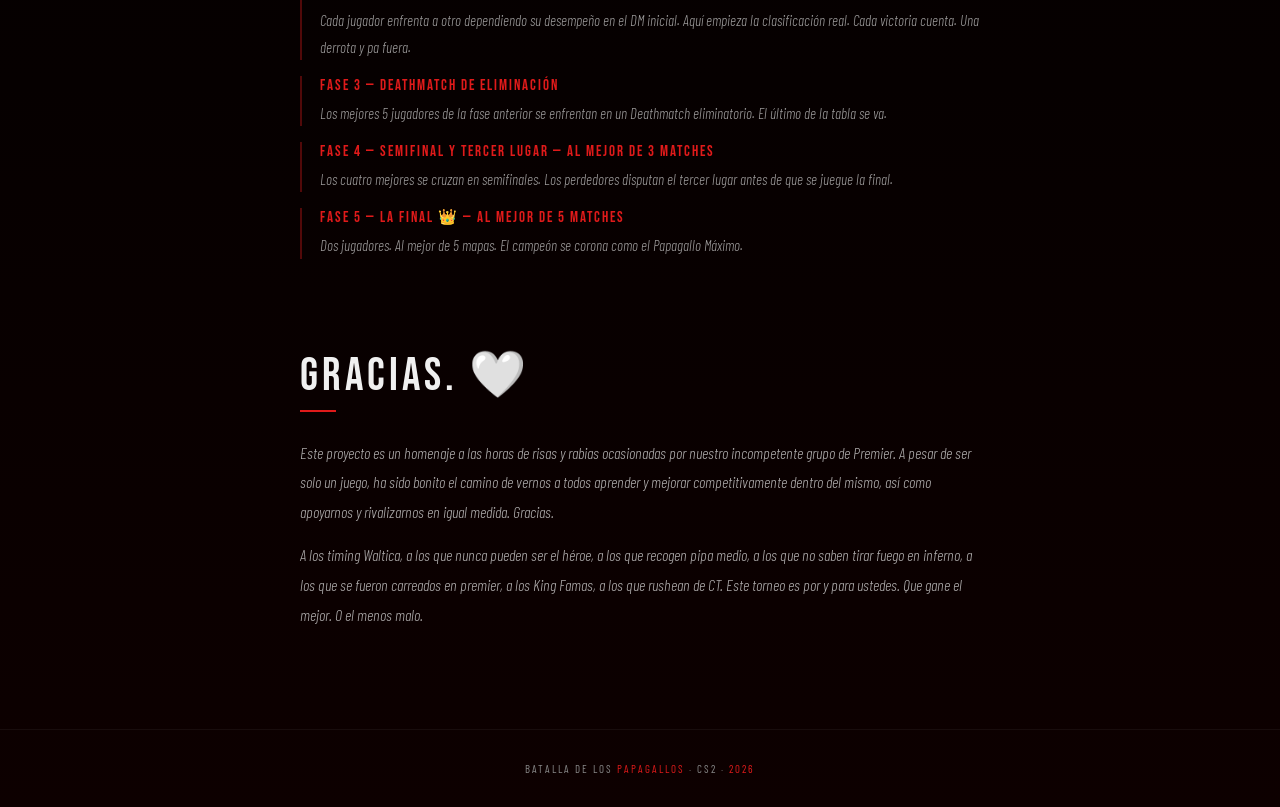
==== commit 56d8623c: "OST player: ancho 350px para alinear con Bracket en header" ====
--- a/index.html
+++ b/index.html
@@ -133,7 +133,7 @@
   /* ── OST Player ── */
   .ost-player {
     position:fixed; top:64px; right:0; z-index:99;
-    width:220px;
+    width:350px;
     background:rgba(0,0,0,0.88); backdrop-filter:blur(12px);
     border-left:1px solid rgba(224,26,26,0.25);
     border-bottom:1px solid rgba(224,26,26,0.25);
@@ -178,7 +178,8 @@
     width:9px; height:9px; border:none;
     border-radius:50%; background:#cc0000; cursor:pointer;
   }
-  @media(max-width:480px) { .ost-player { width:160px; } }
+  @media(max-width:768px) { .ost-player { width:100%; right:0; } }
+  @media(max-width:480px) { .ost-player { width:100%; } }
 
   @media(max-width:768px) {
     header { padding:0 20px; }
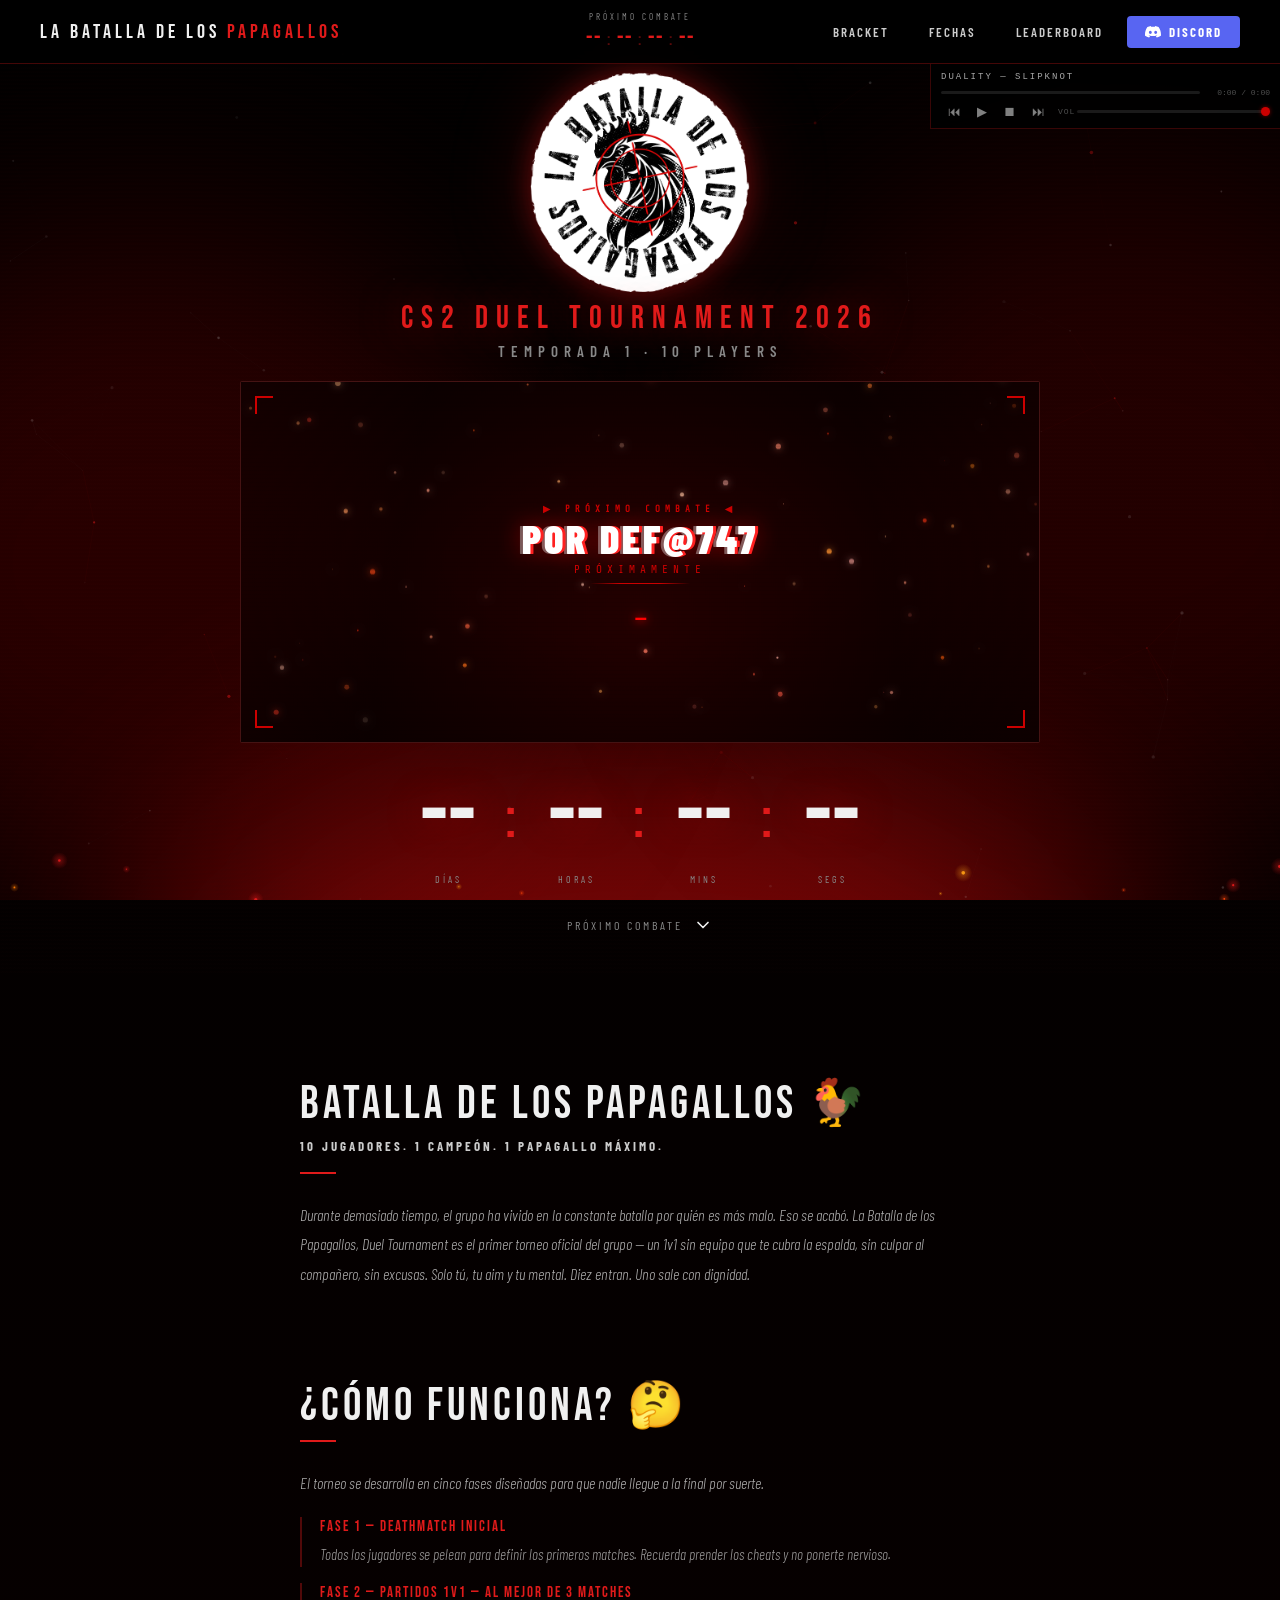
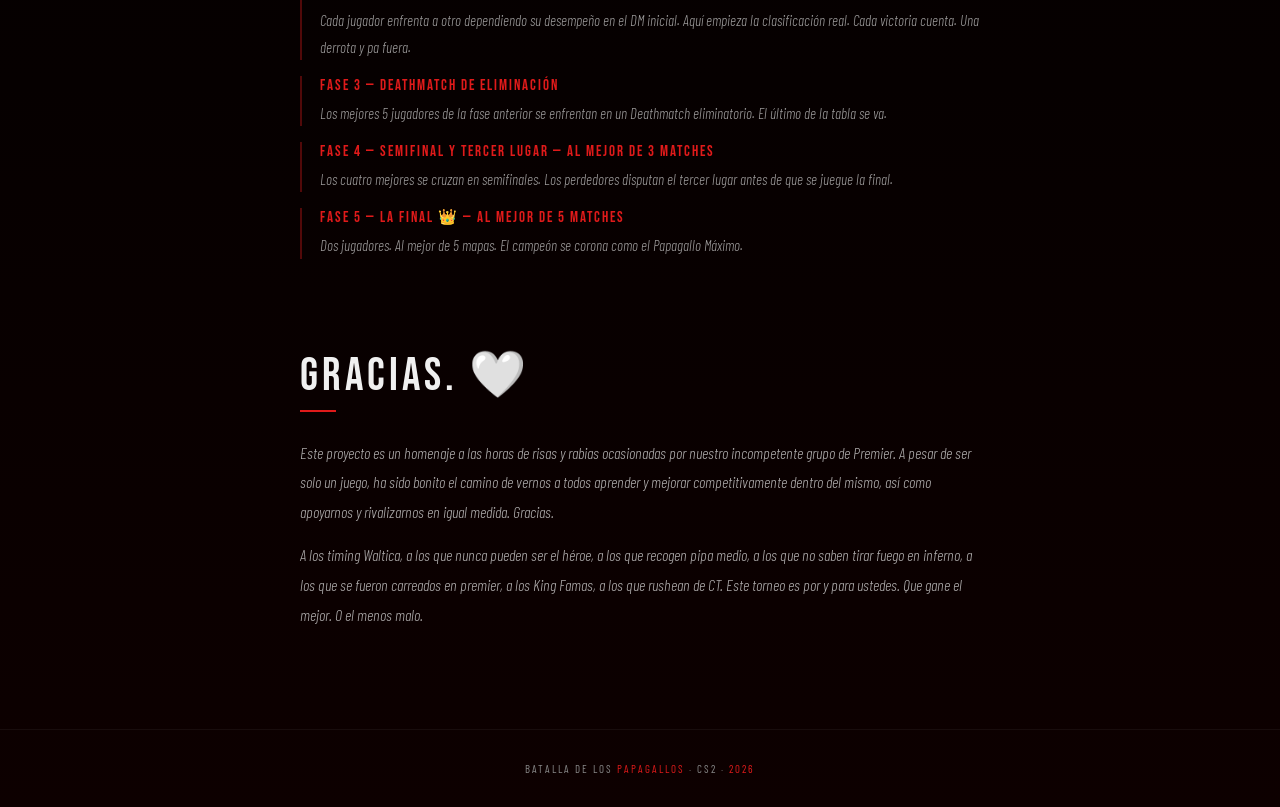
==== commit 0a5fa019: "OST player: vol max 15%, stop icon fix, vol inline con controles, autoplay" ====
--- a/index.html
+++ b/index.html
@@ -155,7 +155,7 @@
     width:0%; pointer-events:none; transition:width .1s linear;
   }
   .ost-time { font-size:8px; color:rgba(255,255,255,0.3); white-space:nowrap; min-width:64px; text-align:right; }
-  .ost-controls { display:flex; justify-content:center; gap:2px; }
+  .ost-controls { display:flex; align-items:center; gap:2px; }
   .ost-btn {
     background:none; border:none; color:rgba(255,255,255,0.5);
     font-size:13px; cursor:pointer; padding:2px 7px; line-height:1;
@@ -163,8 +163,7 @@
   }
   .ost-btn:hover { color:var(--red); }
   .ost-btn.active { color:#ff2020; }
-  .ost-volume { display:flex; align-items:center; gap:6px; }
-  .ost-vol-label { font-size:8px; letter-spacing:1px; color:rgba(255,255,255,0.3); flex-shrink:0; }
+  .ost-vol-label { font-size:8px; letter-spacing:1px; color:rgba(255,255,255,0.3); flex-shrink:0; margin-left:4px; }
   .ost-vol-range {
     flex:1; -webkit-appearance:none; appearance:none;
     height:3px; background:rgba(255,255,255,0.1); border-radius:2px; cursor:pointer; outline:none;
@@ -339,10 +338,8 @@
   <div class="ost-controls">
     <button class="ost-btn" id="ost-prev" title="Anterior">⏮</button>
     <button class="ost-btn" id="ost-playpause" title="Play / Pause">▶</button>
-    <button class="ost-btn" id="ost-stop" title="Stop">■</button>
+    <button class="ost-btn" id="ost-stop" title="Stop">⏹</button>
     <button class="ost-btn" id="ost-next" title="Siguiente">⏭</button>
-  </div>
-  <div class="ost-volume">
     <span class="ost-vol-label">VOL</span>
     <input type="range" id="ost-vol" class="ost-vol-range" min="0" max="100" value="100">
   </div>
@@ -639,7 +636,7 @@
 
   const audio=new Audio();
   audio.preload='metadata';
-  const MAX_VOL=0.25; // 100% del fader = 25% volumen real
+  const MAX_VOL=0.15; // 100% del fader = 15% volumen real
   let idx=0, playing=false;
 
   function fmt(s){ const m=Math.floor(s/60),sec=Math.floor(s%60); return `${m}:${String(sec).padStart(2,'0')}`; }
@@ -675,8 +672,8 @@
   volSlider.value=savedVol;
   loadTrack(idx, savedTime);
 
-  // Intentar retomar reproducción si venía sonando
-  try{ const s=JSON.parse(localStorage.getItem(LS_KEY)||'{}'); if(s.playing) audio.play().then(()=>{playing=true;setBtn(true);}).catch(()=>{}); }catch{}
+  // Autoplay al cargar — retoma si venía sonando, o arranca de cero
+  audio.play().then(()=>{ playing=true; setBtn(true); }).catch(()=>{});
 
   // Controles
   document.getElementById('ost-playpause').addEventListener('click',()=>{
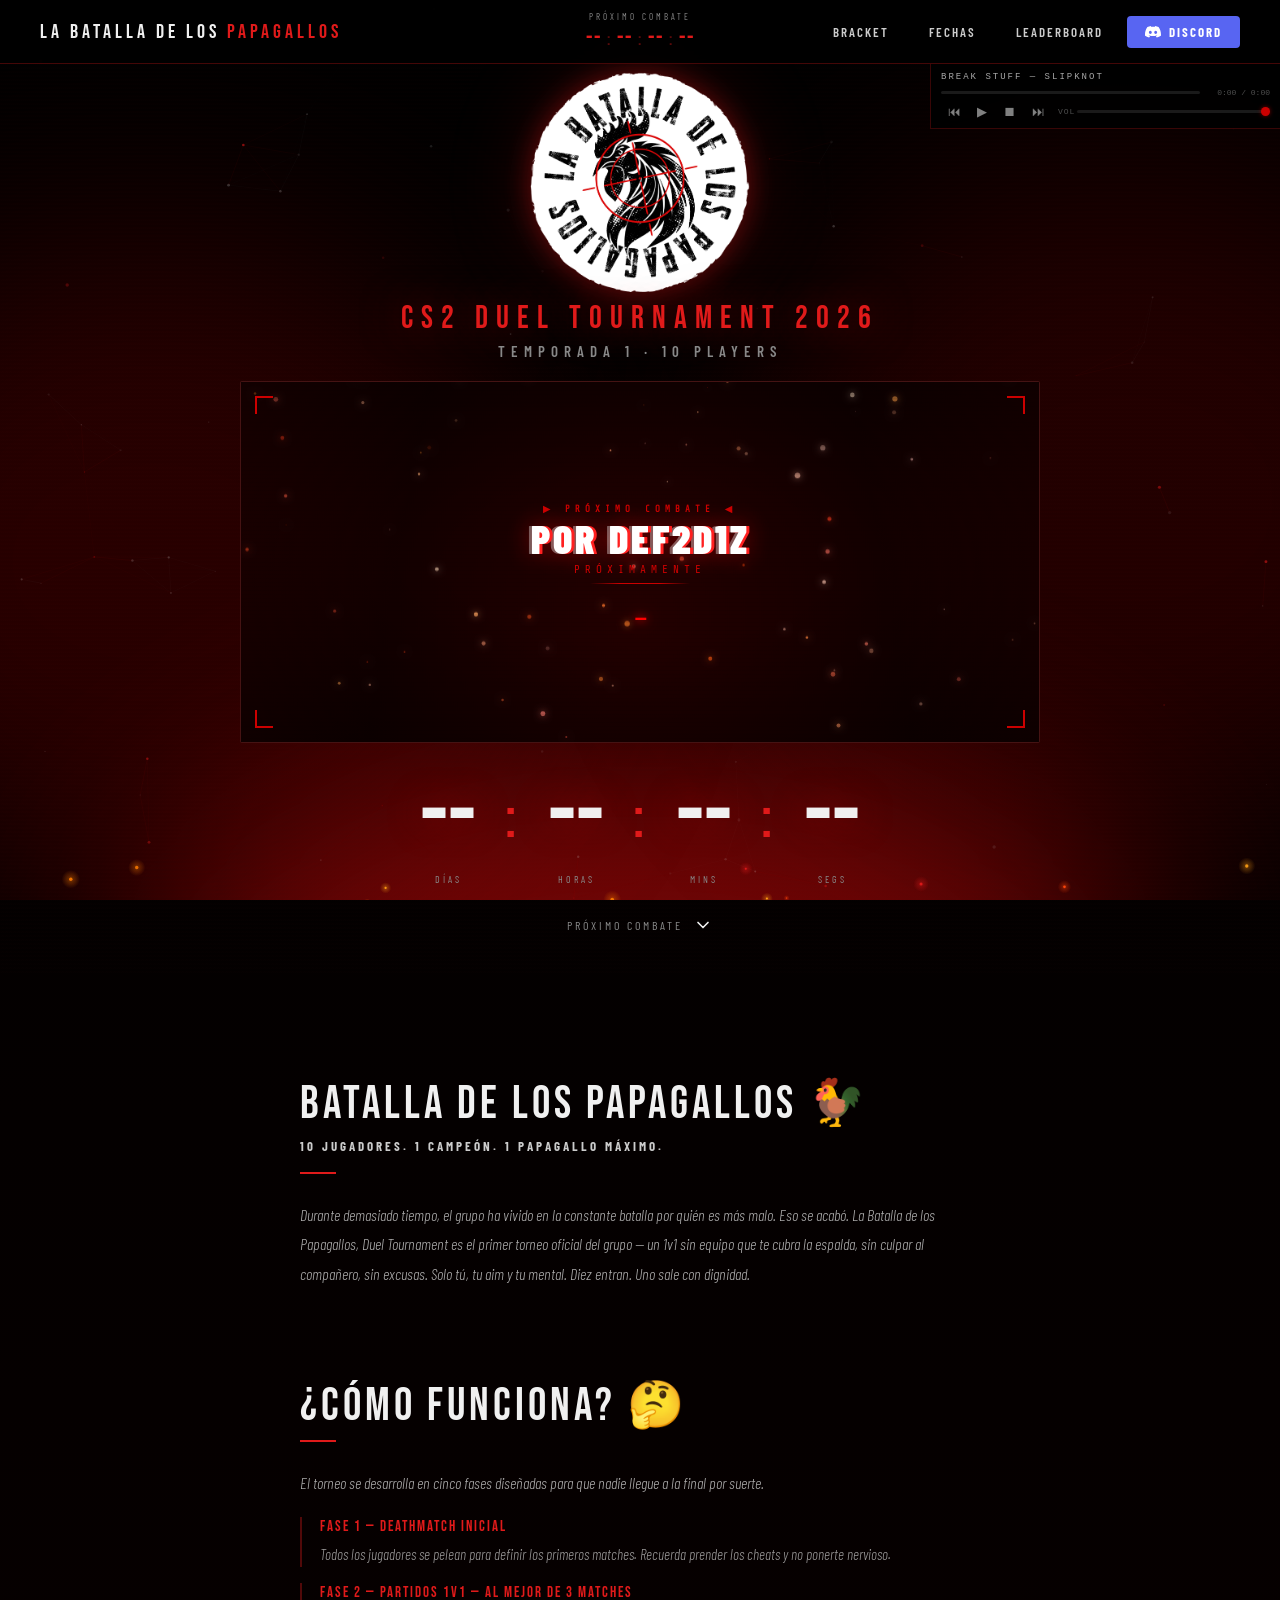
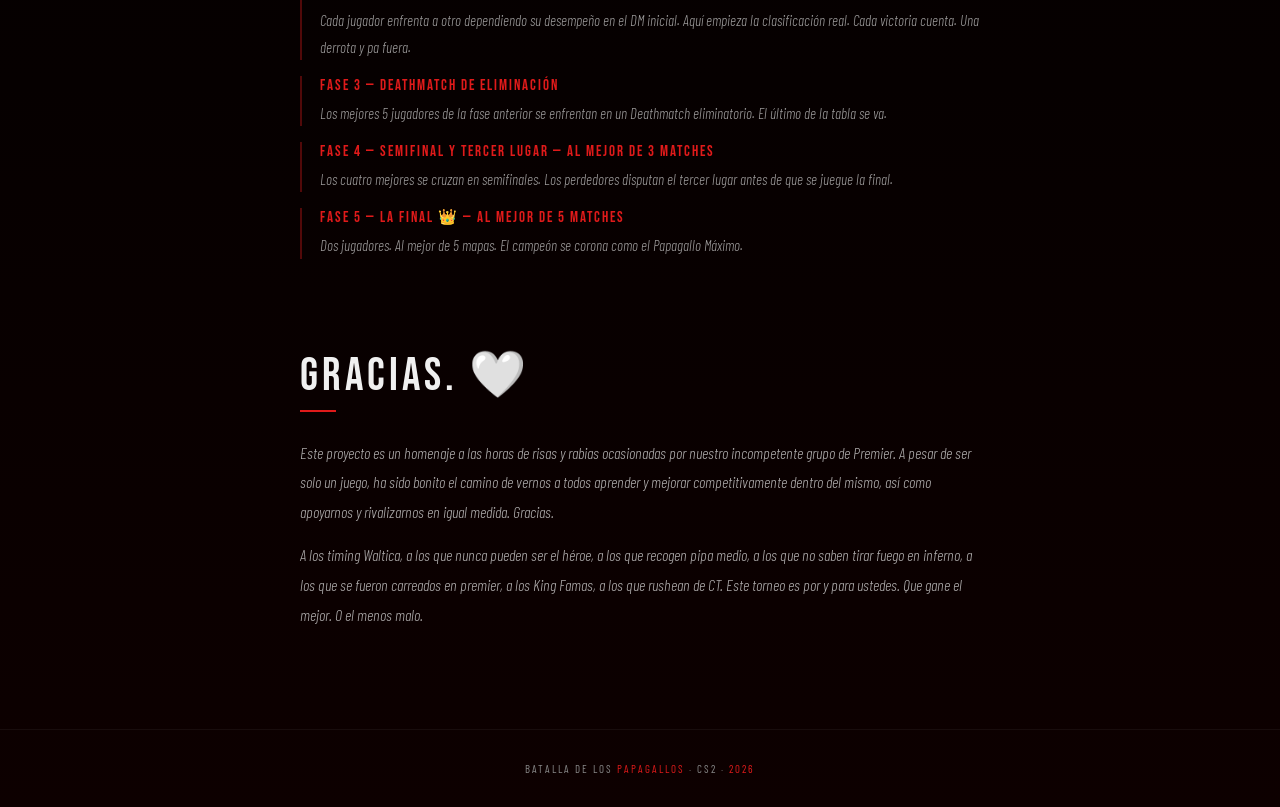
==== commit 8486a490: "OST: Break Stuff siempre primero, resto en shuffle" ====
--- a/index.html
+++ b/index.html
@@ -630,7 +630,8 @@
   let order;
   try { order=JSON.parse(sessionStorage.getItem(SS_KEY)); } catch{}
   if(!order||order.length!==PLAYLIST.length){
-    order=shuffle(PLAYLIST);
+    const [first,...rest]=PLAYLIST;
+    order=[first,...shuffle(rest)];
     try{ sessionStorage.setItem(SS_KEY,JSON.stringify(order)); }catch{}
   }
 
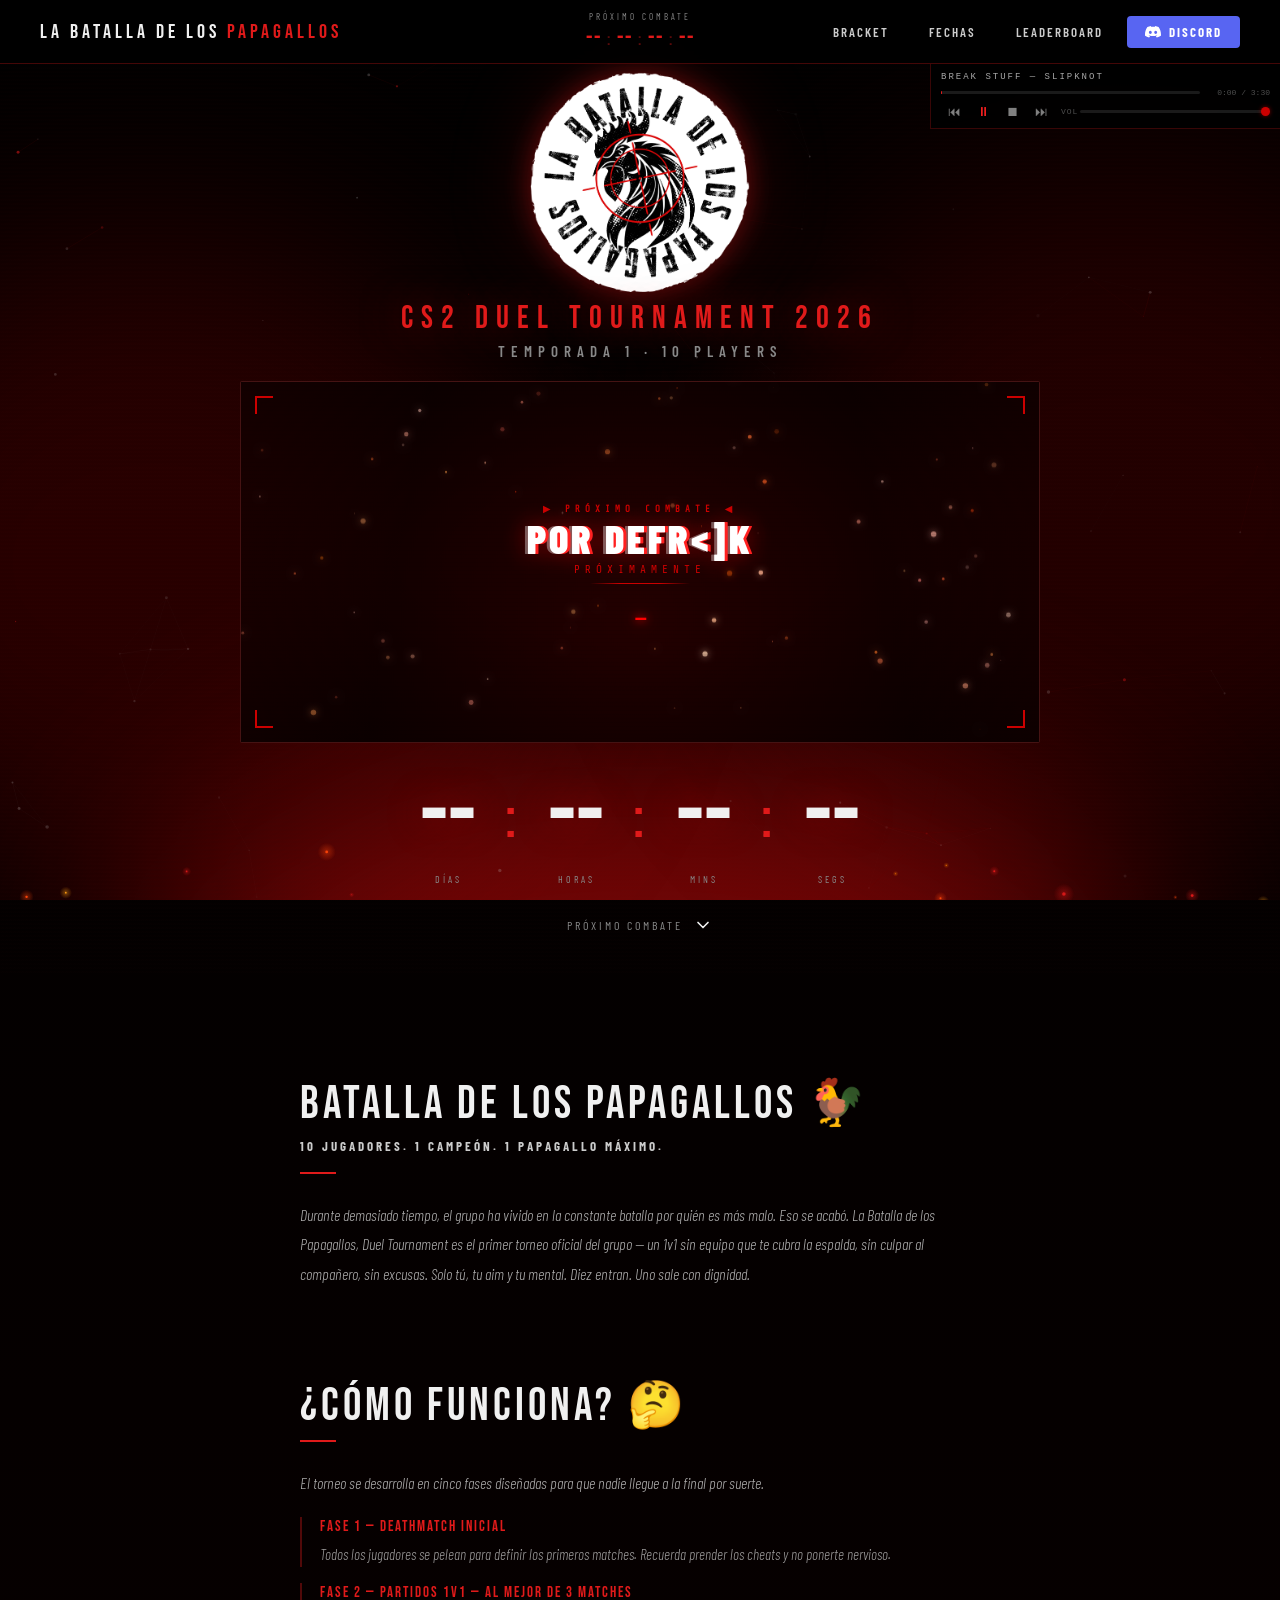
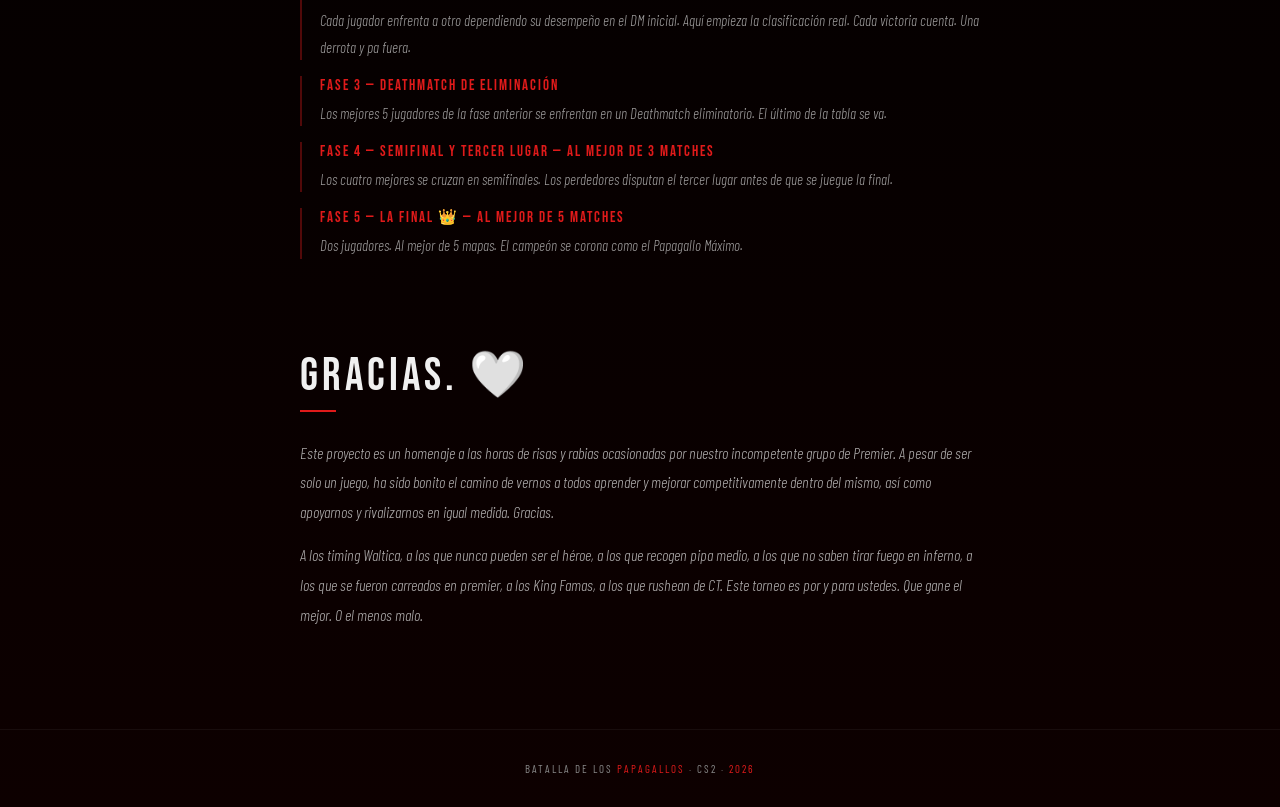
==== commit 28ace7ee: "OST: autoplay con fallback en primera interaccion del usuario" ====
--- a/index.html
+++ b/index.html
@@ -673,8 +673,17 @@
   volSlider.value=savedVol;
   loadTrack(idx, savedTime);
 
-  // Autoplay al cargar — retoma si venía sonando, o arranca de cero
-  audio.play().then(()=>{ playing=true; setBtn(true); }).catch(()=>{});
+  // Autoplay — si el browser lo bloquea, arranca en la primera interacción
+  function tryPlay(){
+    audio.play().then(()=>{ playing=true; setBtn(true); }).catch(()=>{});
+  }
+  tryPlay();
+  function onFirstInteraction(){
+    if(playing) return;
+    tryPlay();
+    ['click','keydown','scroll','touchstart'].forEach(e=>document.removeEventListener(e,onFirstInteraction));
+  }
+  ['click','keydown','scroll','touchstart'].forEach(e=>document.addEventListener(e,onFirstInteraction,{once:true}));
 
   // Controles
   document.getElementById('ost-playpause').addEventListener('click',()=>{
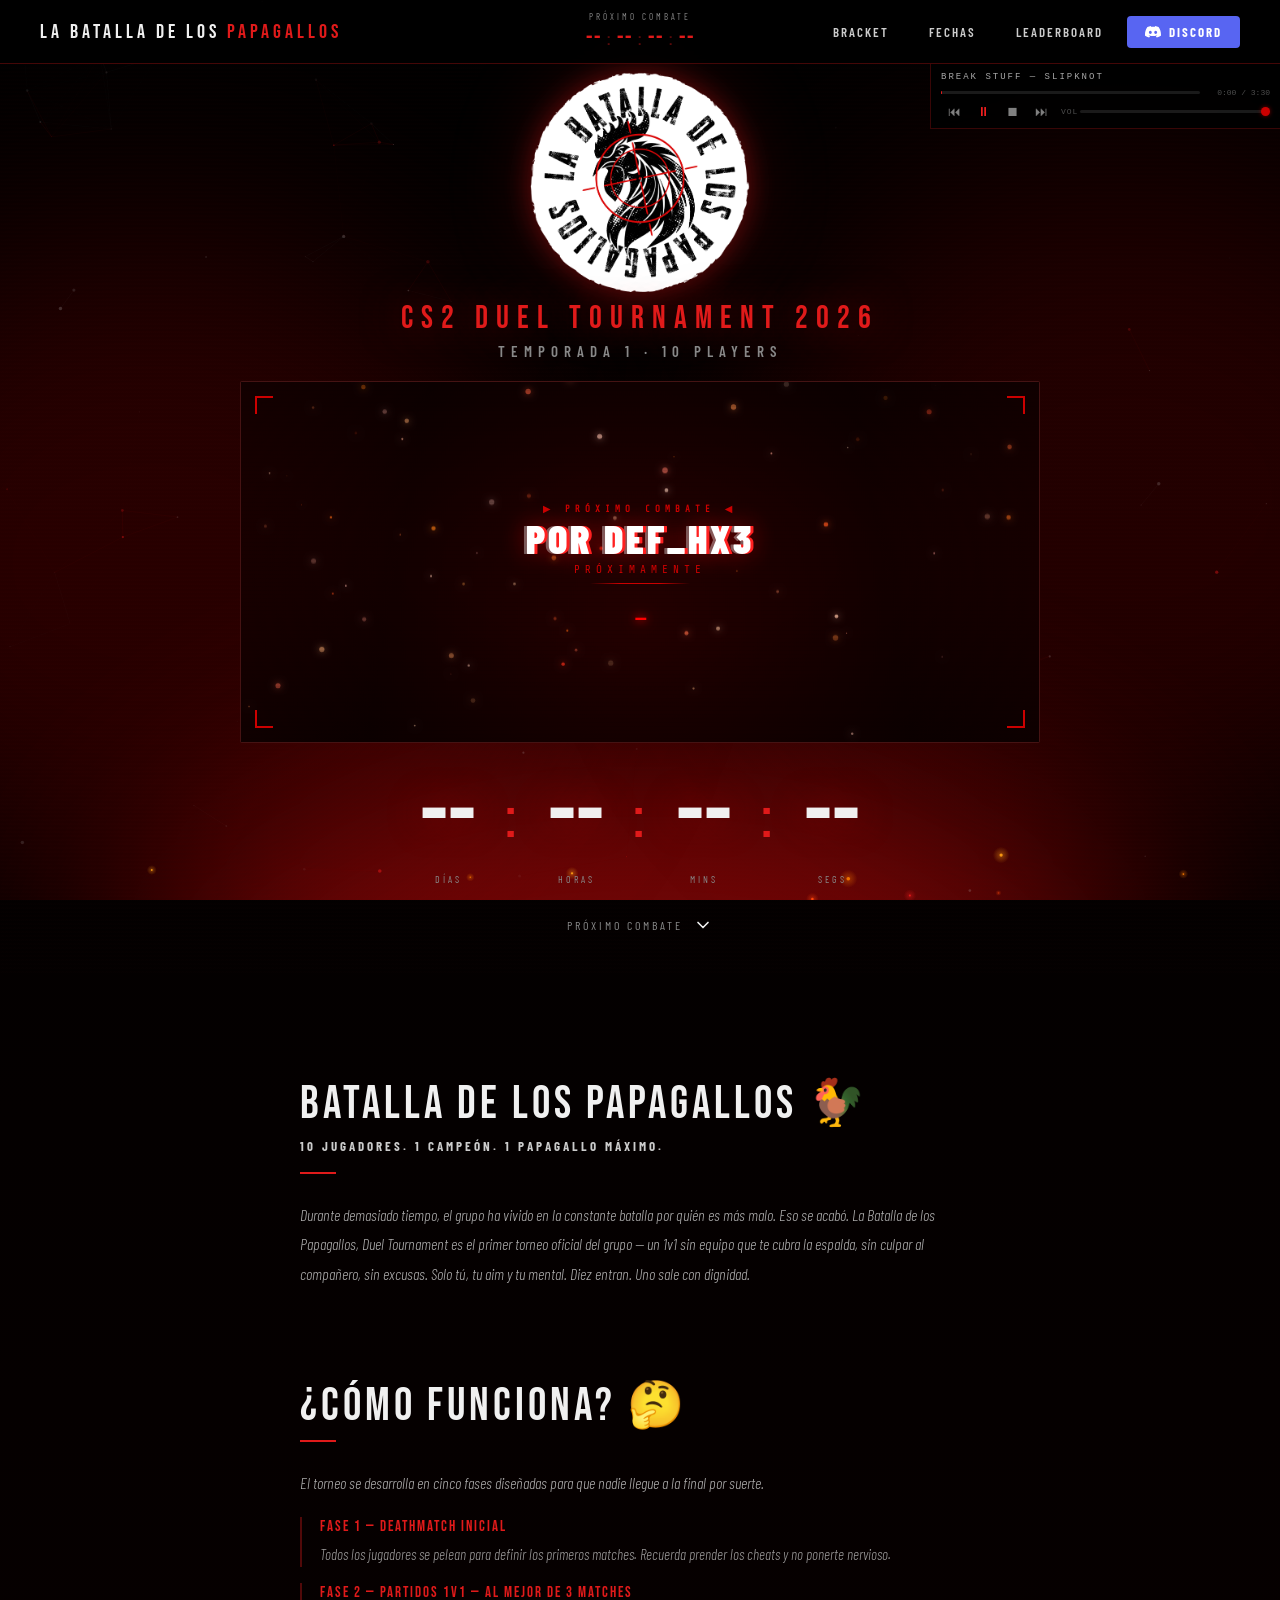
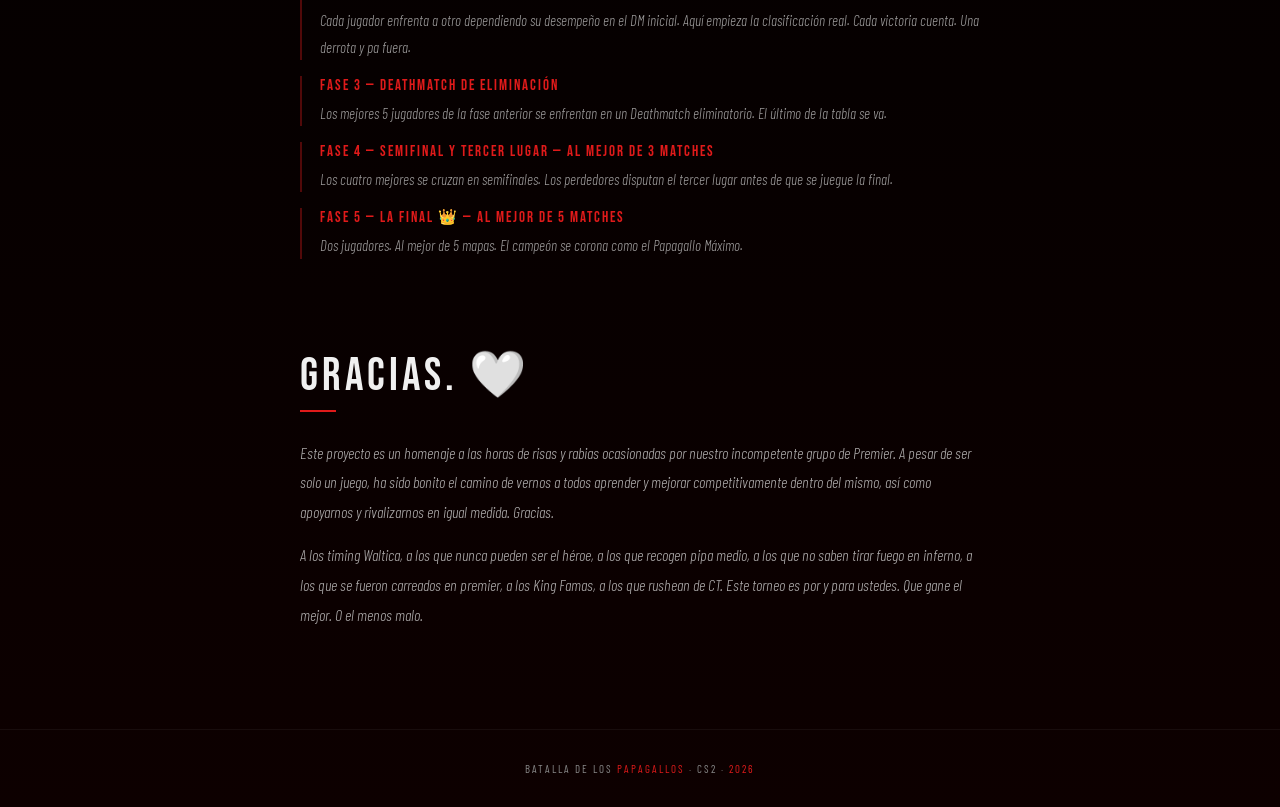
==== commit 44caf27d: "Add OST player to all pages via external files Co-Authored-By: Felipe Pujol <studioseptimoplano@gmai" ====
--- a/index.html
+++ b/index.html
@@ -130,55 +130,6 @@
   ::-webkit-scrollbar-track { background:var(--black); }
   ::-webkit-scrollbar-thumb { background:var(--red-dark); border-radius:2px; }
 
-  /* ── OST Player ── */
-  .ost-player {
-    position:fixed; top:64px; right:0; z-index:99;
-    width:350px;
-    background:rgba(0,0,0,0.88); backdrop-filter:blur(12px);
-    border-left:1px solid rgba(224,26,26,0.25);
-    border-bottom:1px solid rgba(224,26,26,0.25);
-    padding:8px 10px; display:flex; flex-direction:column; gap:6px;
-    font-family:'Share Tech Mono','Courier New',monospace;
-  }
-  .ost-track {
-    font-size:9px; letter-spacing:2px; color:rgba(255,255,255,0.65);
-    text-transform:uppercase; white-space:nowrap;
-    overflow:hidden; text-overflow:ellipsis;
-  }
-  .ost-progress-wrap { display:flex; align-items:center; gap:6px; }
-  .ost-bar {
-    flex:1; height:3px; background:rgba(255,255,255,0.1);
-    border-radius:2px; cursor:pointer; position:relative;
-  }
-  .ost-bar-fill {
-    height:100%; background:var(--red); border-radius:2px;
-    width:0%; pointer-events:none; transition:width .1s linear;
-  }
-  .ost-time { font-size:8px; color:rgba(255,255,255,0.3); white-space:nowrap; min-width:64px; text-align:right; }
-  .ost-controls { display:flex; align-items:center; gap:2px; }
-  .ost-btn {
-    background:none; border:none; color:rgba(255,255,255,0.5);
-    font-size:13px; cursor:pointer; padding:2px 7px; line-height:1;
-    transition:color 0.15s;
-  }
-  .ost-btn:hover { color:var(--red); }
-  .ost-btn.active { color:#ff2020; }
-  .ost-vol-label { font-size:8px; letter-spacing:1px; color:rgba(255,255,255,0.3); flex-shrink:0; margin-left:4px; }
-  .ost-vol-range {
-    flex:1; -webkit-appearance:none; appearance:none;
-    height:3px; background:rgba(255,255,255,0.1); border-radius:2px; cursor:pointer; outline:none;
-  }
-  .ost-vol-range::-webkit-slider-thumb {
-    -webkit-appearance:none; width:9px; height:9px;
-    border-radius:50%; background:#cc0000; cursor:pointer;
-    box-shadow:0 0 4px rgba(204,0,0,0.6);
-  }
-  .ost-vol-range::-moz-range-thumb {
-    width:9px; height:9px; border:none;
-    border-radius:50%; background:#cc0000; cursor:pointer;
-  }
-  @media(max-width:768px) { .ost-player { width:100%; right:0; } }
-  @media(max-width:480px) { .ost-player { width:100%; } }
 
   @media(max-width:768px) {
     header { padding:0 20px; }
@@ -219,6 +170,7 @@
     100% { transform:translate(-100px,-170px); }
   }
 </style>
+<link rel="stylesheet" href="ost-player.css">
 </head>
 <body>
 <div class="bg-orbs"><div class="orb orb-b"></div><div class="orb orb-l"></div><div class="orb orb-r"></div></div>
@@ -602,126 +554,6 @@
 init();
 </script>
 
-<script>
-(function(){
-  'use strict';
-
-  const PLAYLIST = [
-    { title: 'Break Stuff — Slipknot',            src: 'playlist/Break Stuff - Slipknot.webm' },
-    { title: 'Down with the Sickness — Disturbed', src: 'playlist/Down with the Sickness - Disturbed.webm' },
-    { title: 'Duality — Slipknot',                 src: 'playlist/Duality - Slipknot.webm' },
-    { title: 'Faint — Linkin Park',                src: 'playlist/Faint - Linkin Park.webm' },
-    { title: 'In the End — Linkin Park',            src: 'playlist/In the End - Linkin Park.webm' },
-    { title: 'One Step Closer — Linkin Park',       src: 'playlist/One Step Closer - Linkin Park.webm' },
-    { title: 'The Instinct — Killer Instinct',      src: 'playlist/The Instinct - Killer Instinct.webm' },
-  ];
-
-  const player = document.getElementById('ost-player');
-  if (!PLAYLIST.length) return; // sin tracks: player oculto
-  player.style.display = '';
-
-  // Shuffle — persiste en sessionStorage para que la navegación no lo reinicie
-  function shuffle(arr) {
-    const a=[...arr];
-    for(let i=a.length-1;i>0;i--){ const j=Math.floor(Math.random()*(i+1)); [a[i],a[j]]=[a[j],a[i]]; }
-    return a;
-  }
-  const SS_KEY='bdlp-ost-order', LS_KEY='bdlp-ost';
-  let order;
-  try { order=JSON.parse(sessionStorage.getItem(SS_KEY)); } catch{}
-  if(!order||order.length!==PLAYLIST.length){
-    const [first,...rest]=PLAYLIST;
-    order=[first,...shuffle(rest)];
-    try{ sessionStorage.setItem(SS_KEY,JSON.stringify(order)); }catch{}
-  }
-
-  const audio=new Audio();
-  audio.preload='metadata';
-  const MAX_VOL=0.15; // 100% del fader = 15% volumen real
-  let idx=0, playing=false;
-
-  function fmt(s){ const m=Math.floor(s/60),sec=Math.floor(s%60); return `${m}:${String(sec).padStart(2,'0')}`; }
-
-  function saveState(){ try{ localStorage.setItem(LS_KEY,JSON.stringify({idx,time:audio.currentTime})); }catch{} }
-
-  function setBtn(isPlaying){
-    const b=document.getElementById('ost-playpause');
-    b.textContent=isPlaying?'⏸':'▶'; b.classList.toggle('active',isPlaying);
-  }
-
-  function updateBar(){
-    const pct=audio.duration?(audio.currentTime/audio.duration)*100:0;
-    document.getElementById('ost-bar-fill').style.width=pct+'%';
-    document.getElementById('ost-time').textContent=audio.duration
-      ?`${fmt(audio.currentTime)} / ${fmt(audio.duration)}`:'0:00 / 0:00';
-    saveState();
-  }
-
-  function loadTrack(i, seekTo){
-    idx=((i%order.length)+order.length)%order.length;
-    audio.src=order[idx].src;
-    document.getElementById('ost-track-name').textContent=order[idx].title;
-    audio.load();
-    if(seekTo){ audio.addEventListener('loadedmetadata',()=>{ audio.currentTime=seekTo; },{once:true}); }
-  }
-
-  // Restaurar estado de página anterior
-  let savedTime=0, savedVol=100;
-  try{ const s=JSON.parse(localStorage.getItem(LS_KEY)||'{}'); if(typeof s.idx==='number') idx=s.idx; savedTime=s.time||0; if(typeof s.vol==='number') savedVol=s.vol; }catch{}
-  audio.volume=Math.max(0,Math.min(1,(savedVol/100)*MAX_VOL));
-  const volSlider=document.getElementById('ost-vol');
-  volSlider.value=savedVol;
-  loadTrack(idx, savedTime);
-
-  // Autoplay — si el browser lo bloquea, arranca en la primera interacción
-  function tryPlay(){
-    audio.play().then(()=>{ playing=true; setBtn(true); }).catch(()=>{});
-  }
-  tryPlay();
-  function onFirstInteraction(){
-    if(playing) return;
-    tryPlay();
-    ['click','keydown','scroll','touchstart'].forEach(e=>document.removeEventListener(e,onFirstInteraction));
-  }
-  ['click','keydown','scroll','touchstart'].forEach(e=>document.addEventListener(e,onFirstInteraction,{once:true}));
-
-  // Controles
-  document.getElementById('ost-playpause').addEventListener('click',()=>{
-    if(playing){ audio.pause(); playing=false; }
-    else { audio.play().catch(()=>{}); playing=true; }
-    setBtn(playing);
-  });
-
-  document.getElementById('ost-stop').addEventListener('click',()=>{
-    audio.pause(); audio.currentTime=0; playing=false; setBtn(false); updateBar();
-  });
-
-  document.getElementById('ost-prev').addEventListener('click',()=>{
-    loadTrack(idx-1,0); if(playing) audio.play().catch(()=>{});
-  });
-
-  document.getElementById('ost-next').addEventListener('click',()=>{
-    loadTrack(idx+1,0); if(playing) audio.play().catch(()=>{});
-  });
-
-  document.getElementById('ost-bar').addEventListener('click',(e)=>{
-    if(!audio.duration) return;
-    const r=e.currentTarget.getBoundingClientRect();
-    audio.currentTime=((e.clientX-r.left)/r.width)*audio.duration;
-    updateBar();
-  });
-
-  audio.addEventListener('timeupdate', updateBar);
-  audio.addEventListener('ended',()=>{ loadTrack(idx+1,0); audio.play().catch(()=>{}); });
-
-  volSlider.addEventListener('input',()=>{
-    audio.volume=Math.max(0,Math.min(1,(volSlider.value/100)*MAX_VOL));
-  });
-
-  window.addEventListener('beforeunload',()=>{
-    try{ localStorage.setItem(LS_KEY,JSON.stringify({idx,time:audio.currentTime,playing,vol:parseInt(volSlider.value)})); }catch{}
-  });
-})();
-</script>
+<script src="ost-player.js"></script>
 </body>
 </html>
--- a/ost-player.css
+++ b/ost-player.css
@@ -0,0 +1,48 @@
+.ost-player {
+  position:fixed; top:64px; right:0; z-index:99;
+  width:350px;
+  background:rgba(0,0,0,0.88); backdrop-filter:blur(12px);
+  border-left:1px solid rgba(224,26,26,0.25);
+  border-bottom:1px solid rgba(224,26,26,0.25);
+  padding:8px 10px; display:flex; flex-direction:column; gap:6px;
+  font-family:'Share Tech Mono','Courier New',monospace;
+}
+.ost-track {
+  font-size:9px; letter-spacing:2px; color:rgba(255,255,255,0.65);
+  text-transform:uppercase; white-space:nowrap;
+  overflow:hidden; text-overflow:ellipsis;
+}
+.ost-progress-wrap { display:flex; align-items:center; gap:6px; }
+.ost-bar {
+  flex:1; height:3px; background:rgba(255,255,255,0.1);
+  border-radius:2px; cursor:pointer; position:relative;
+}
+.ost-bar-fill {
+  height:100%; background:#e01a1a; border-radius:2px;
+  width:0%; pointer-events:none; transition:width .1s linear;
+}
+.ost-time { font-size:8px; color:rgba(255,255,255,0.3); white-space:nowrap; min-width:64px; text-align:right; }
+.ost-controls { display:flex; align-items:center; gap:2px; }
+.ost-btn {
+  background:none; border:none; color:rgba(255,255,255,0.5);
+  font-size:13px; cursor:pointer; padding:2px 7px; line-height:1;
+  transition:color 0.15s;
+}
+.ost-btn:hover { color:#e01a1a; }
+.ost-btn.active { color:#ff2020; }
+.ost-vol-label { font-size:8px; letter-spacing:1px; color:rgba(255,255,255,0.3); flex-shrink:0; margin-left:4px; }
+.ost-vol-range {
+  flex:1; -webkit-appearance:none; appearance:none;
+  height:3px; background:rgba(255,255,255,0.1); border-radius:2px; cursor:pointer; outline:none;
+}
+.ost-vol-range::-webkit-slider-thumb {
+  -webkit-appearance:none; width:9px; height:9px;
+  border-radius:50%; background:#cc0000; cursor:pointer;
+  box-shadow:0 0 4px rgba(204,0,0,0.6);
+}
+.ost-vol-range::-moz-range-thumb {
+  width:9px; height:9px; border:none;
+  border-radius:50%; background:#cc0000; cursor:pointer;
+}
+@media(max-width:768px) { .ost-player { width:100%; } }
+@media(max-width:480px) { .ost-player { width:100%; } }
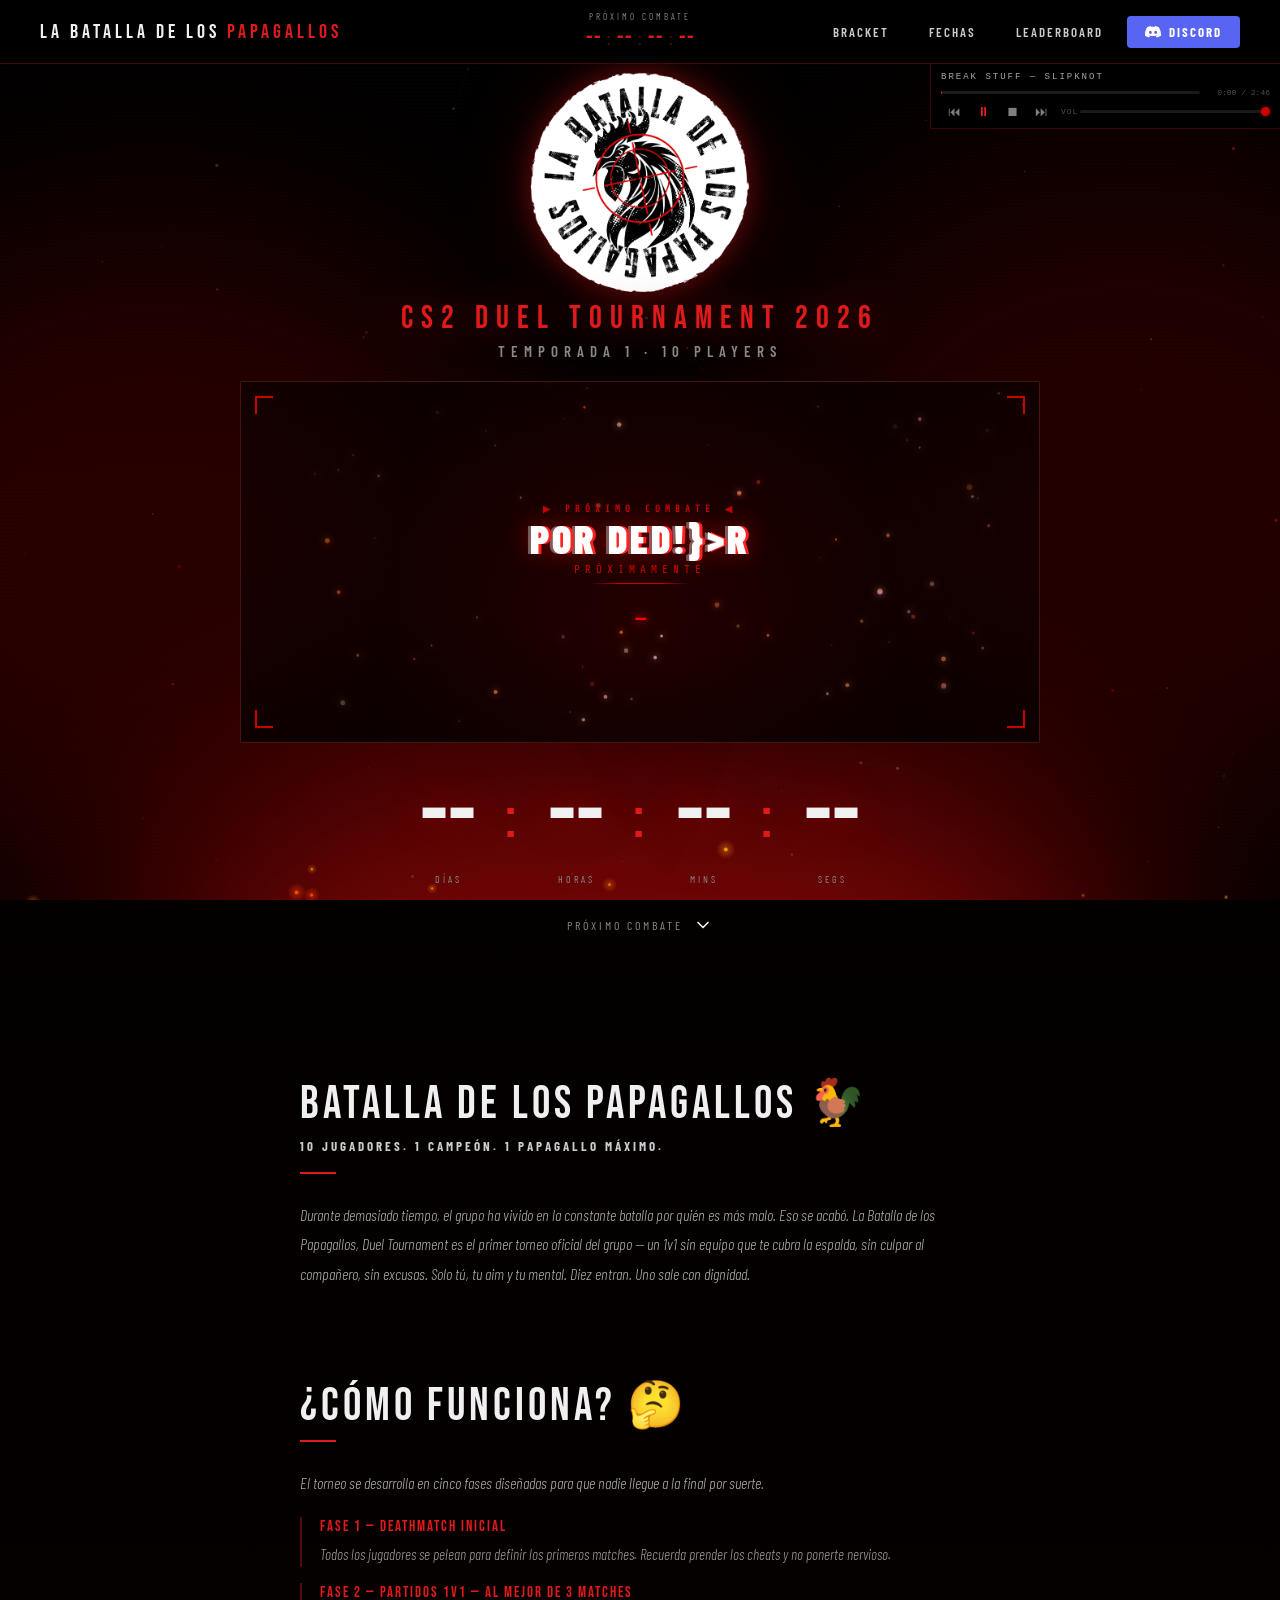
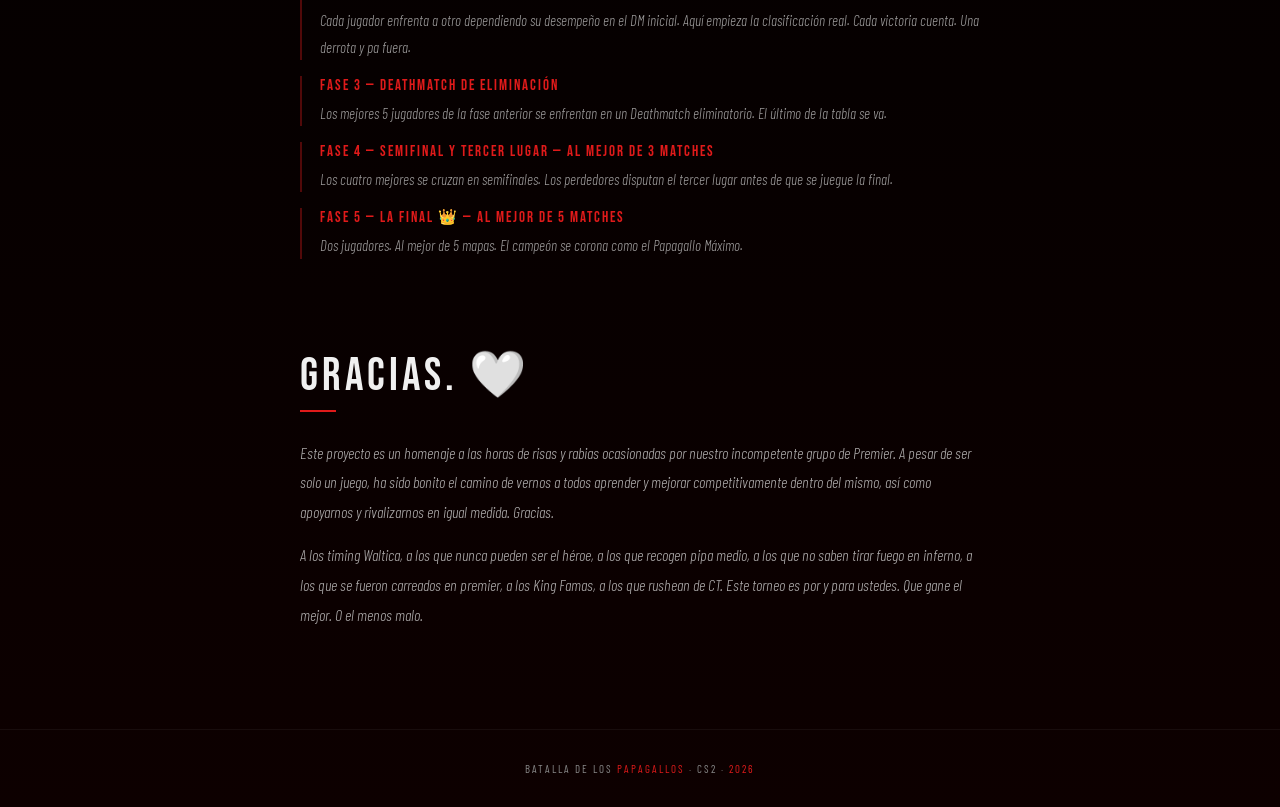
==== commit 59812533: "index: detectar Gran Final y cargar flyerfinal.html" ====
--- a/index.html
+++ b/index.html
@@ -339,7 +339,7 @@
   const next=all.find(m=>new Date(m.date)>now&&!m.finished);
   const flyer=document.getElementById('combat-flyer');
   if(!next){ if(flyer) flyer.src='flyerundefined.html'; return; }
-  if(flyer) flyer.src = (next.isDM && next.round==='DM Eliminación') ? 'flyerdm.html' : 'flyer1v1.html';
+  if(flyer) flyer.src = (next.isDM && next.round==='DM Eliminación') ? 'flyerdm.html' : next.round==='Gran Final' ? 'flyerfinal.html' : 'flyer1v1.html';
   startCountdown(next.date);
   if(next.isDM){
     const n = next.round==='DM Inicial' ? 'DEATHMATCH INICIAL · 10 JUGADORES' : 'DEATHMATCH ELIMINACIÓN';
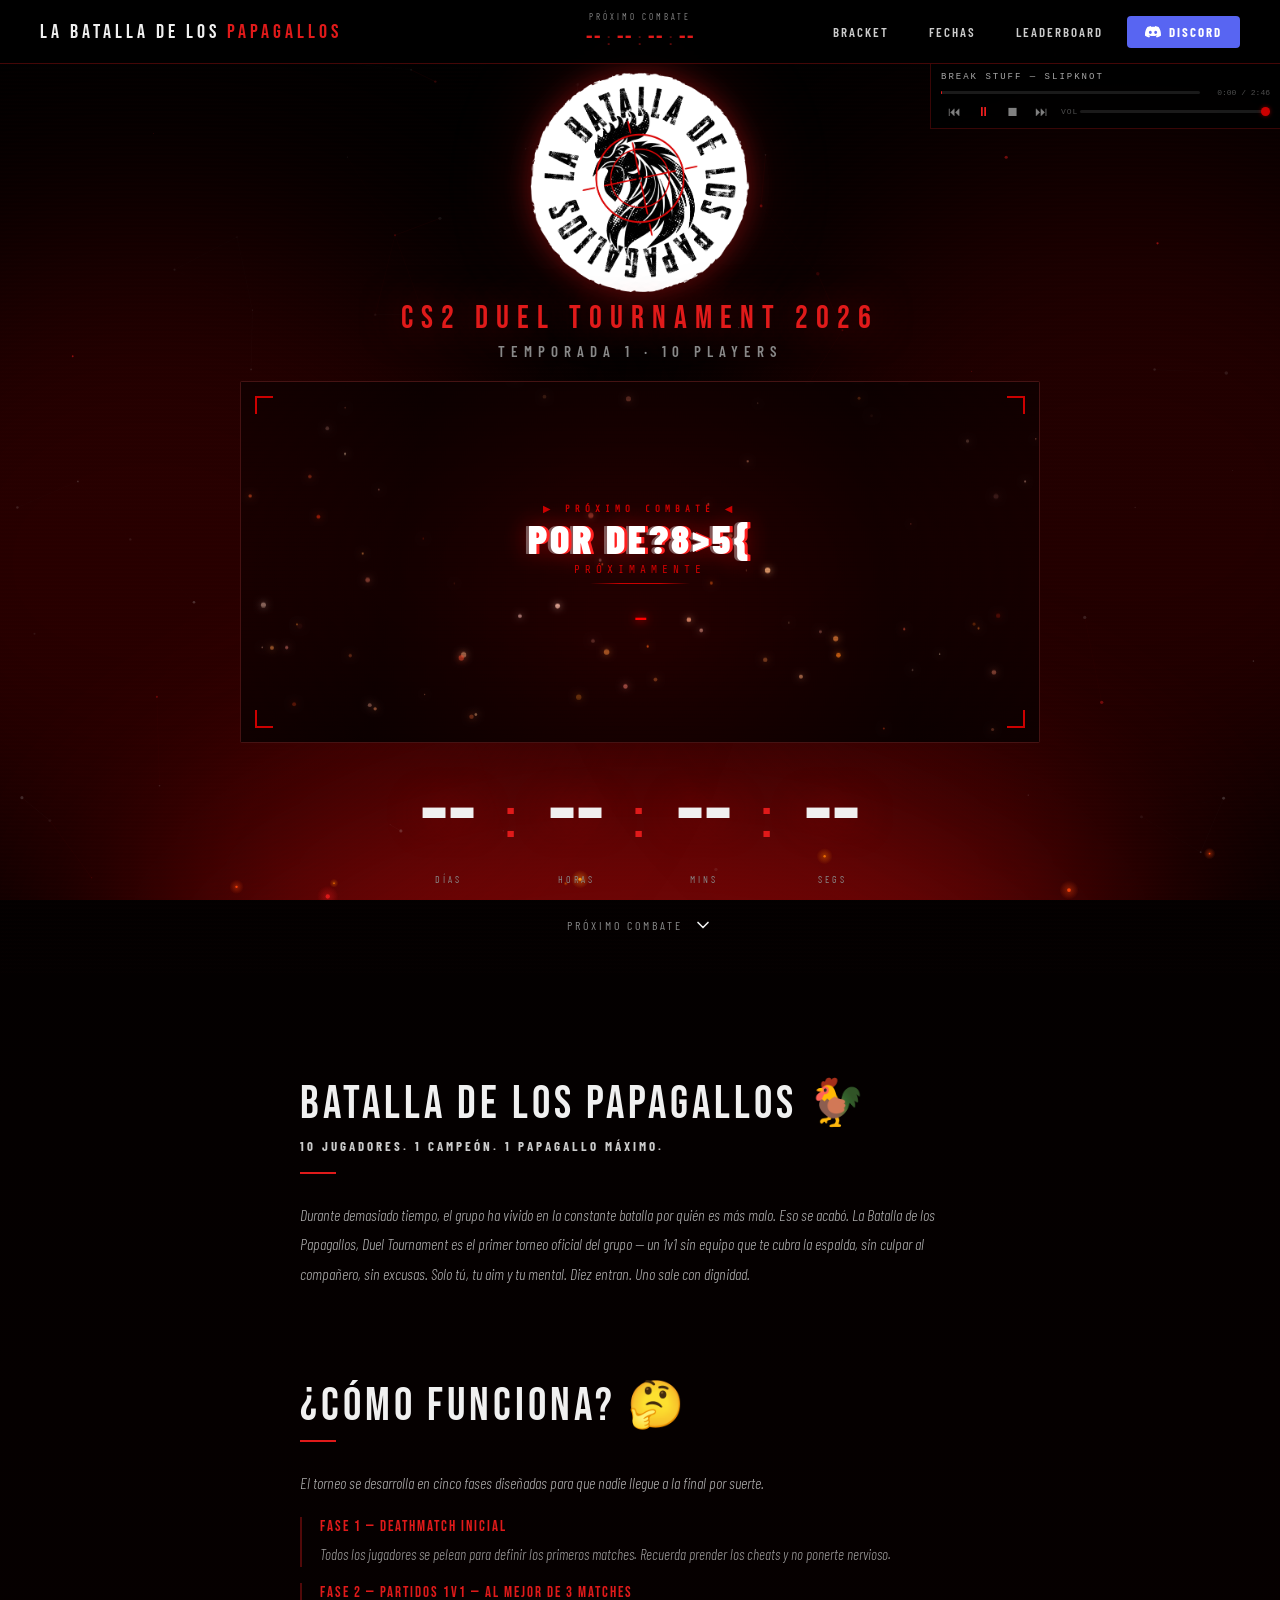
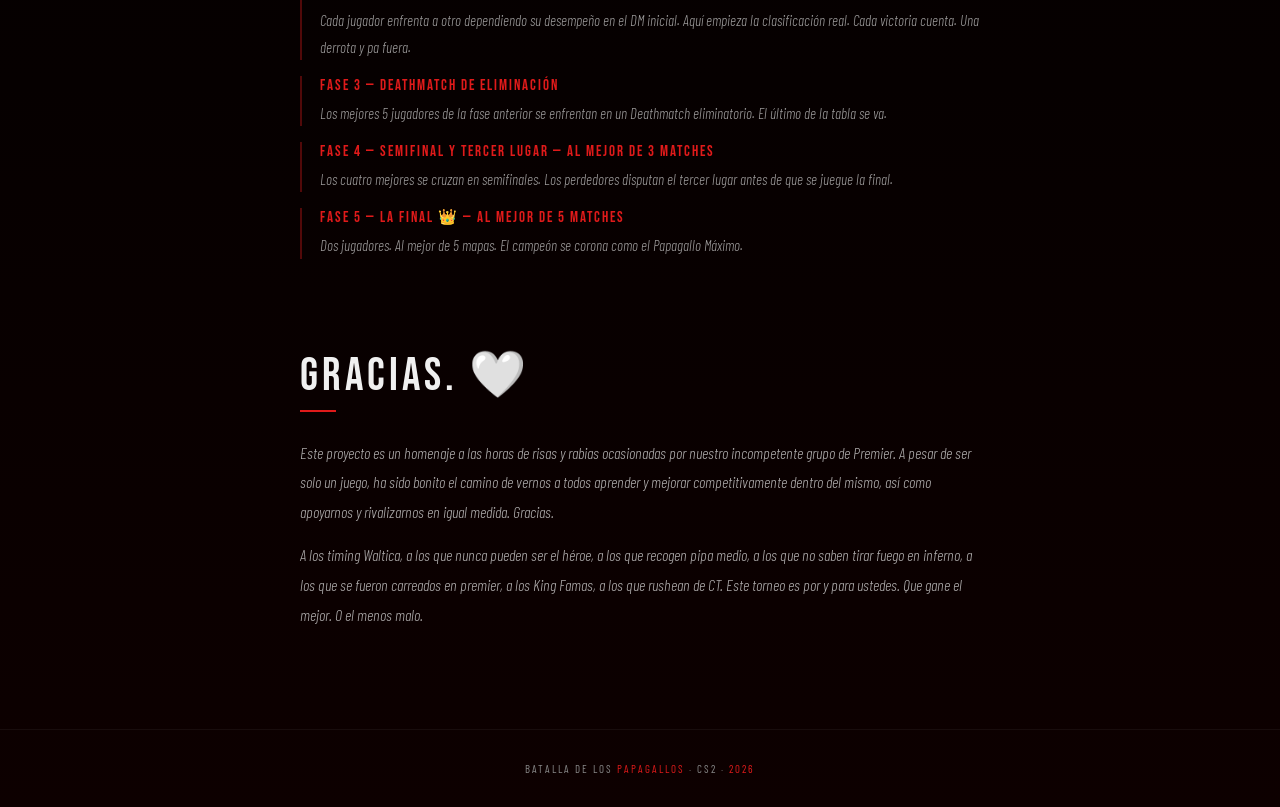
==== commit ab93cdf6: "index: mostrar flyerchampion cuando gran_final terminada" ====
--- a/index.html
+++ b/index.html
@@ -338,7 +338,7 @@
   all.sort((a,b)=>new Date(a.date)-new Date(b.date));
   const next=all.find(m=>new Date(m.date)>now&&!m.finished);
   const flyer=document.getElementById('combat-flyer');
-  if(!next){ if(flyer) flyer.src='flyerundefined.html'; return; }
+  if(!next){ if(flyer) flyer.src=(data.gran_final?.winner||data.gran_final?.finished)?'flyerchampion.html':'flyerundefined.html'; return; }
   if(flyer) flyer.src = (next.isDM && next.round==='DM Eliminación') ? 'flyerdm.html' : next.round==='Gran Final' ? 'flyerfinal.html' : 'flyer1v1.html';
   startCountdown(next.date);
   if(next.isDM){
